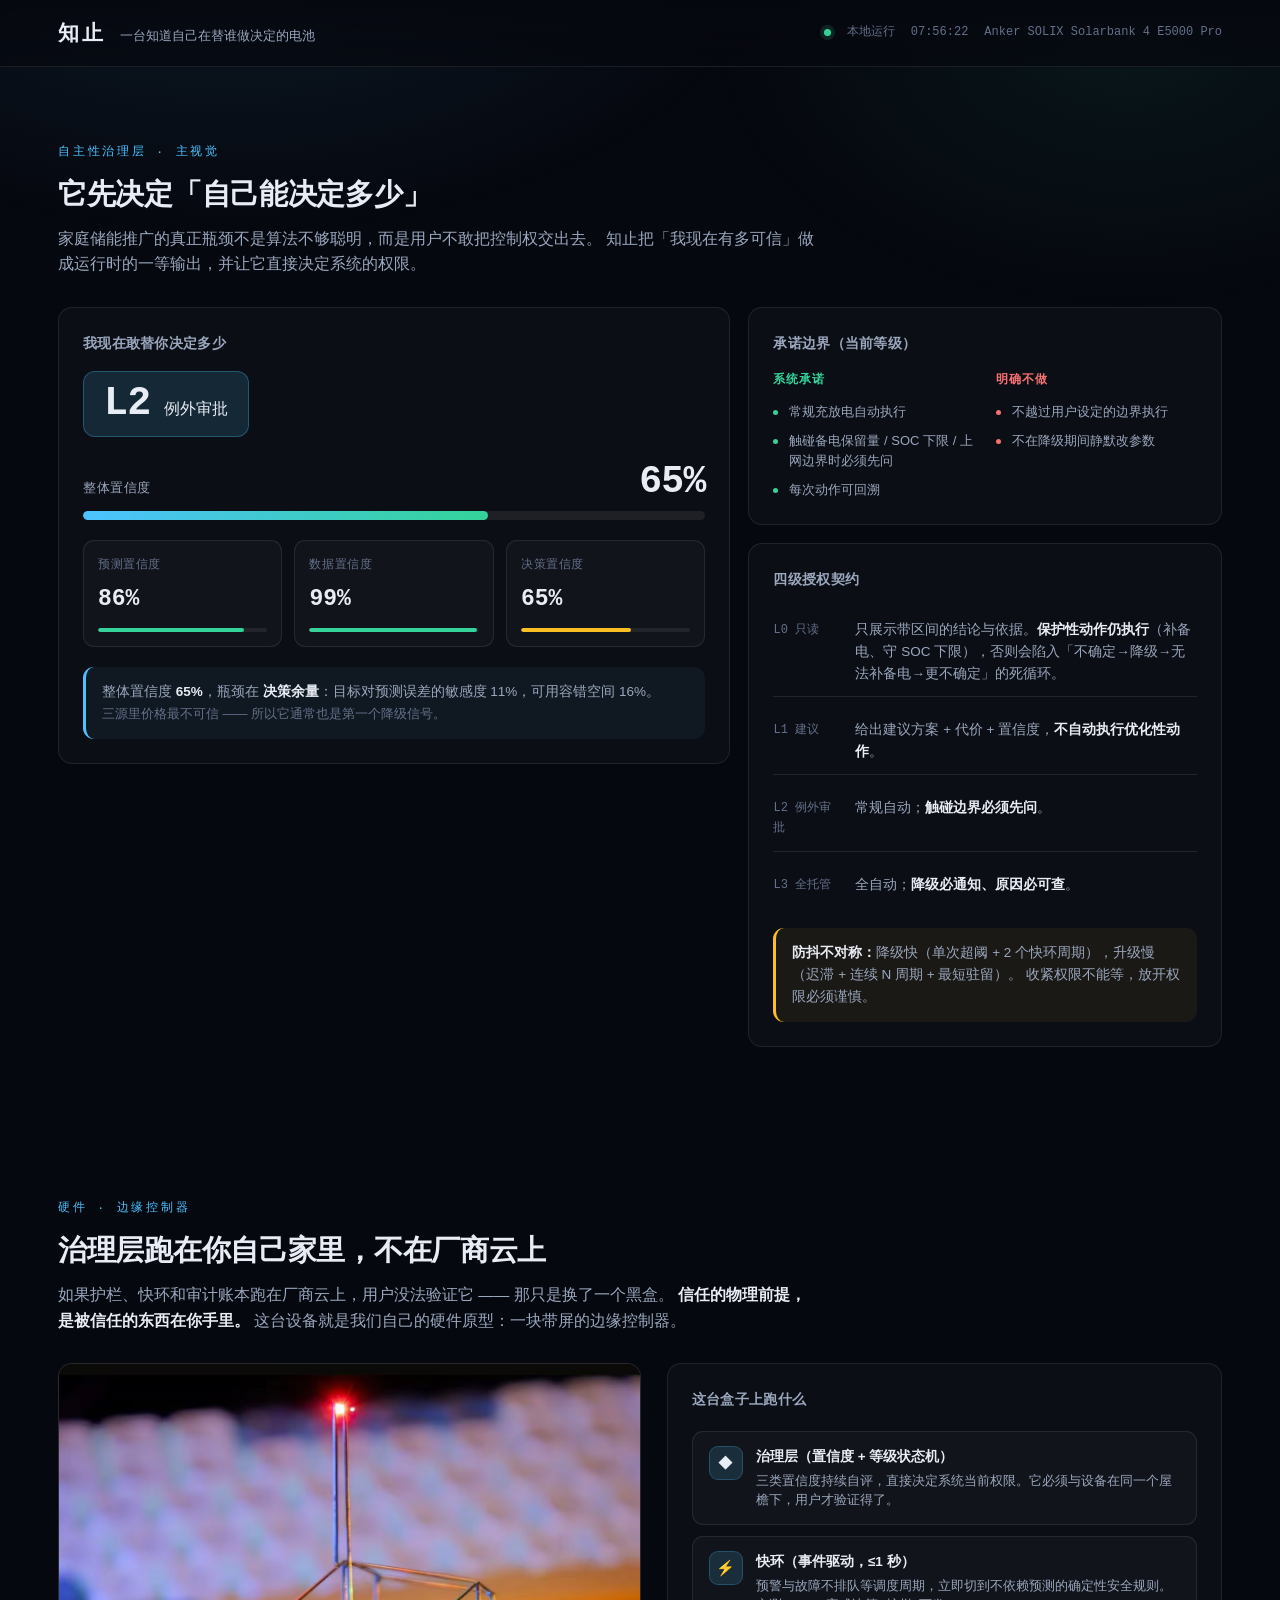
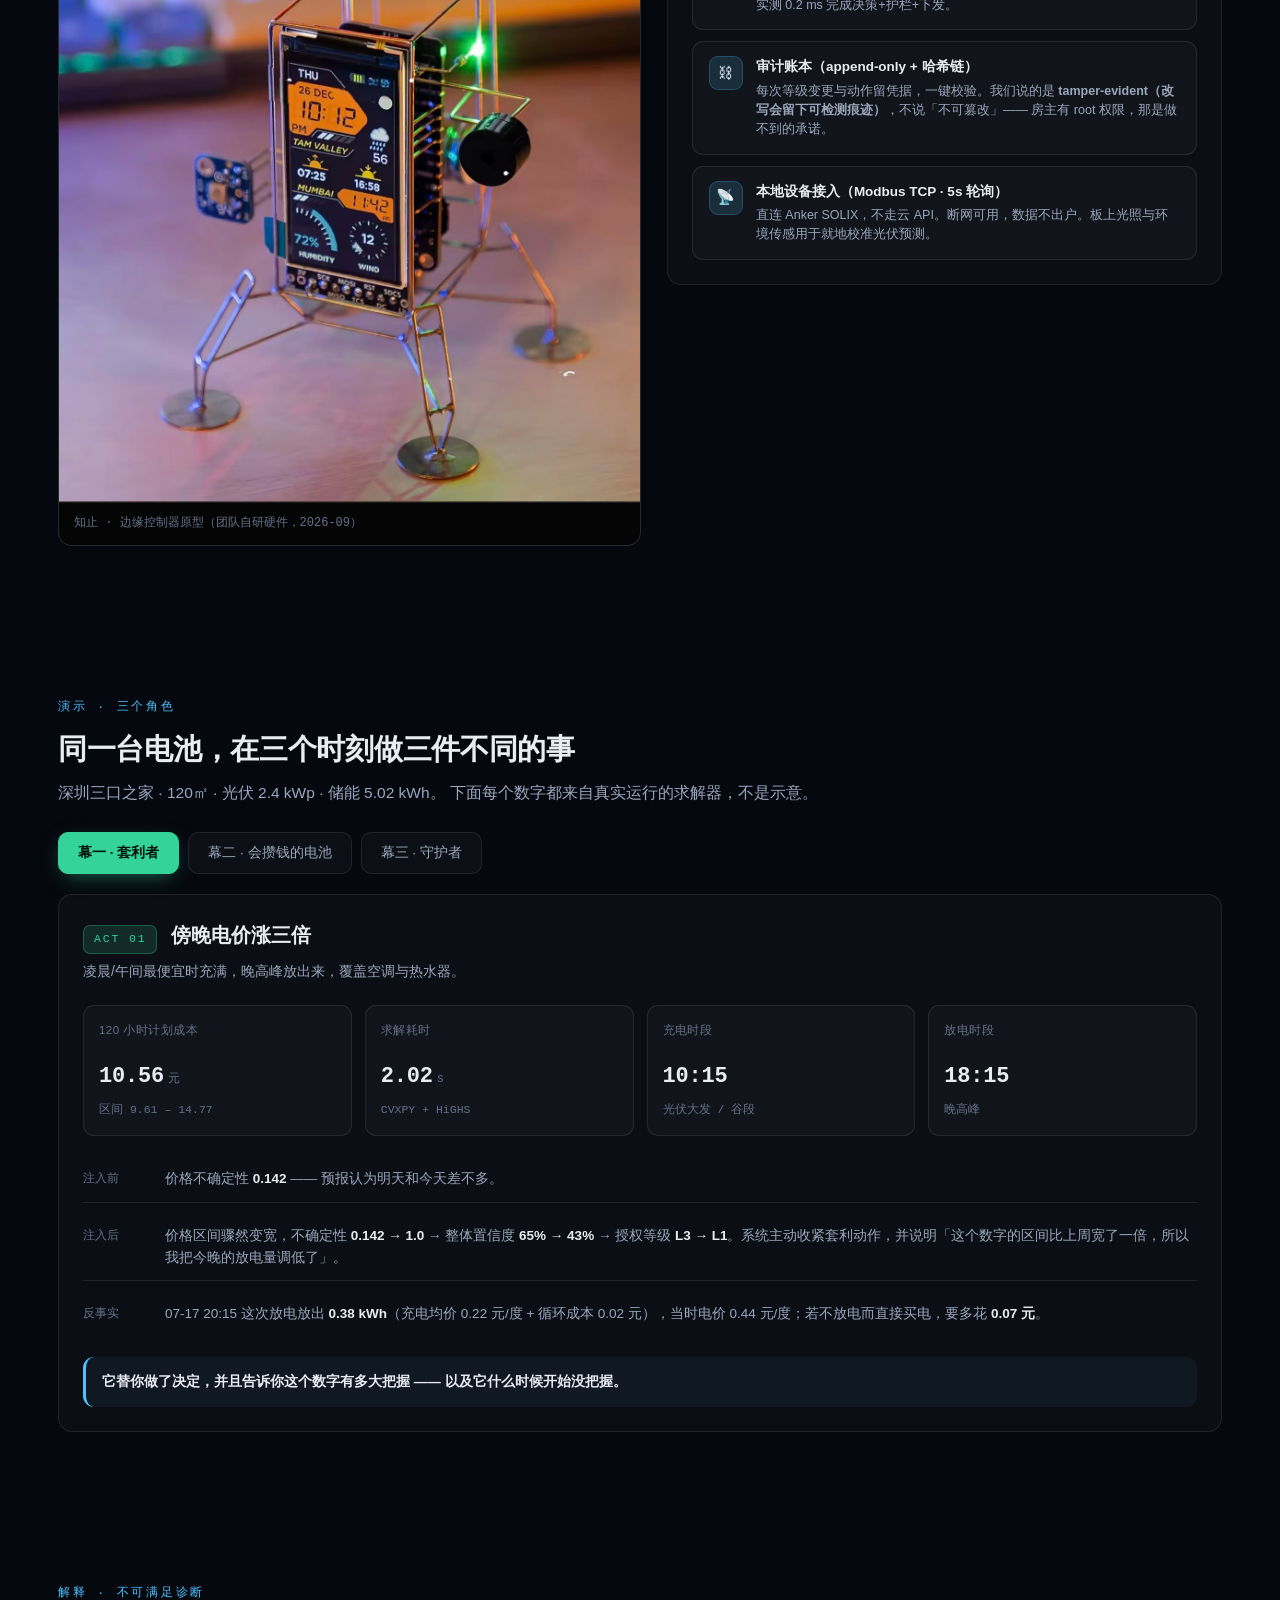
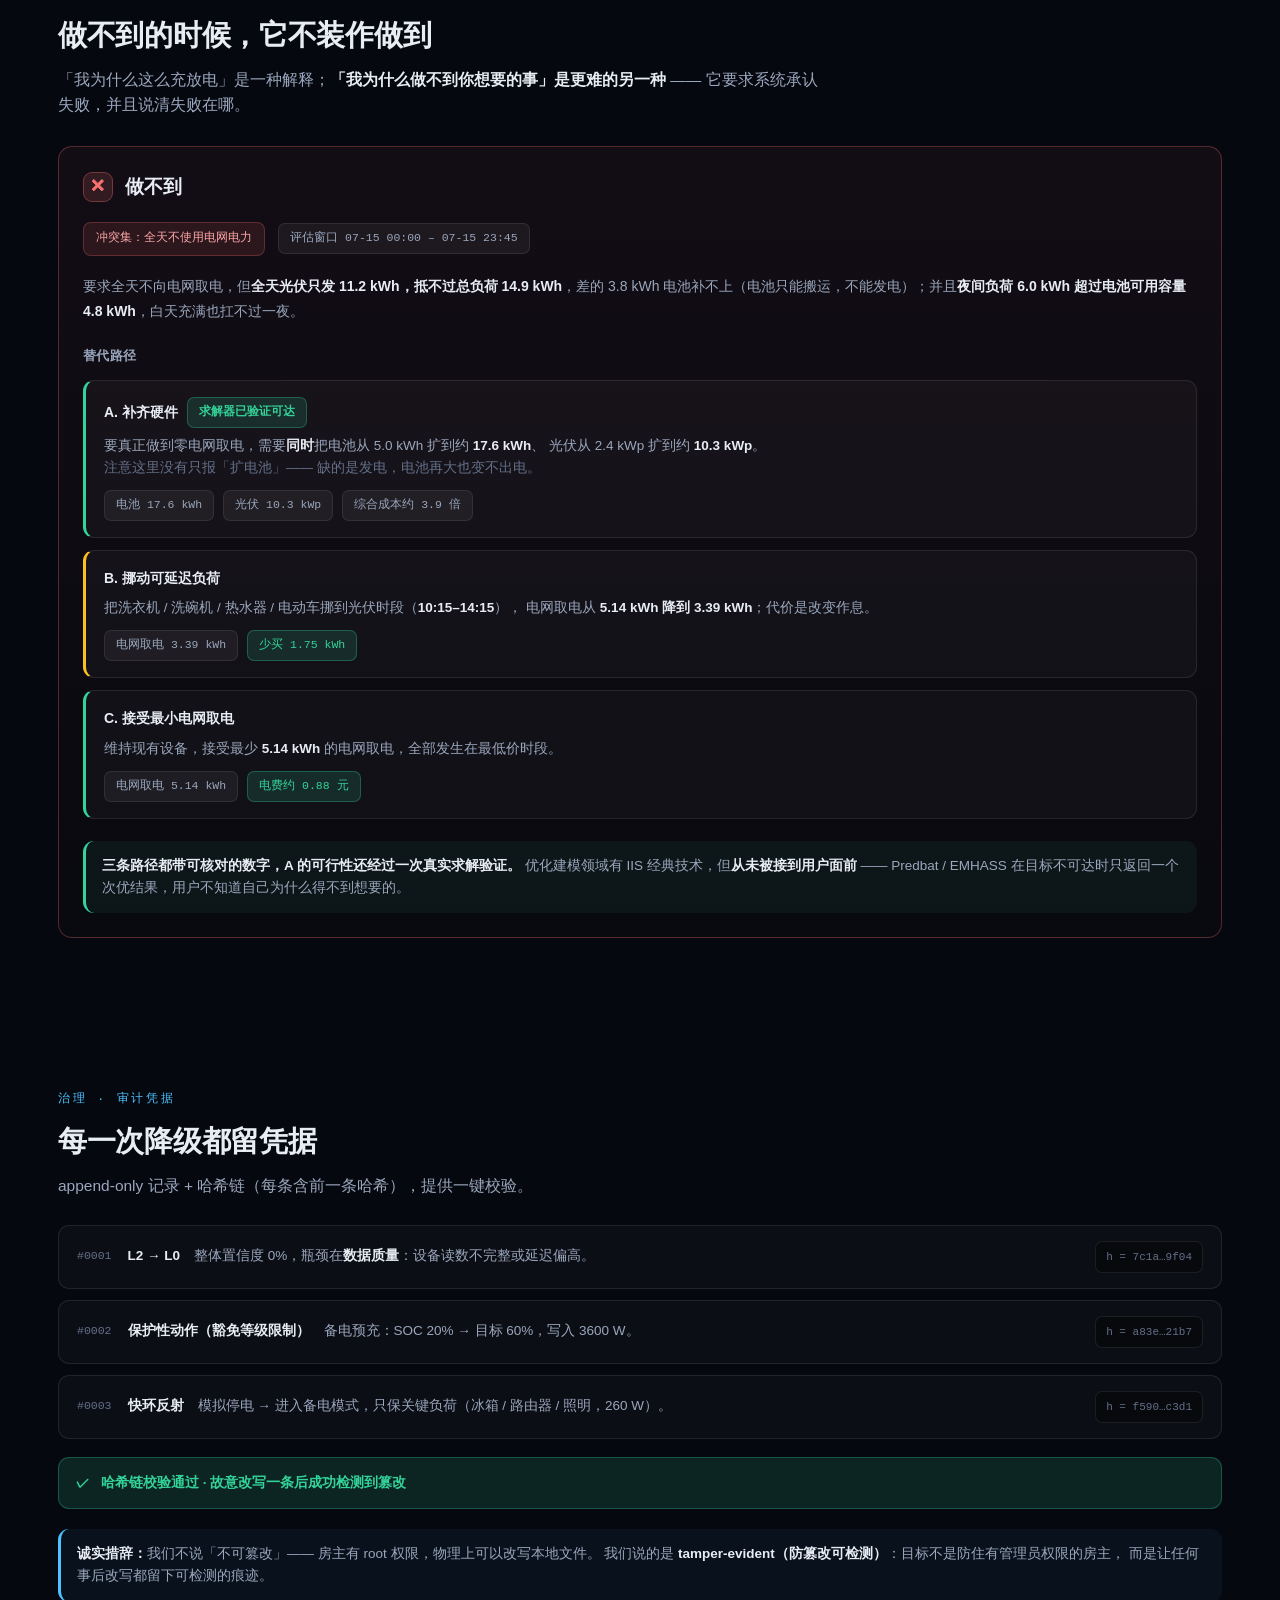
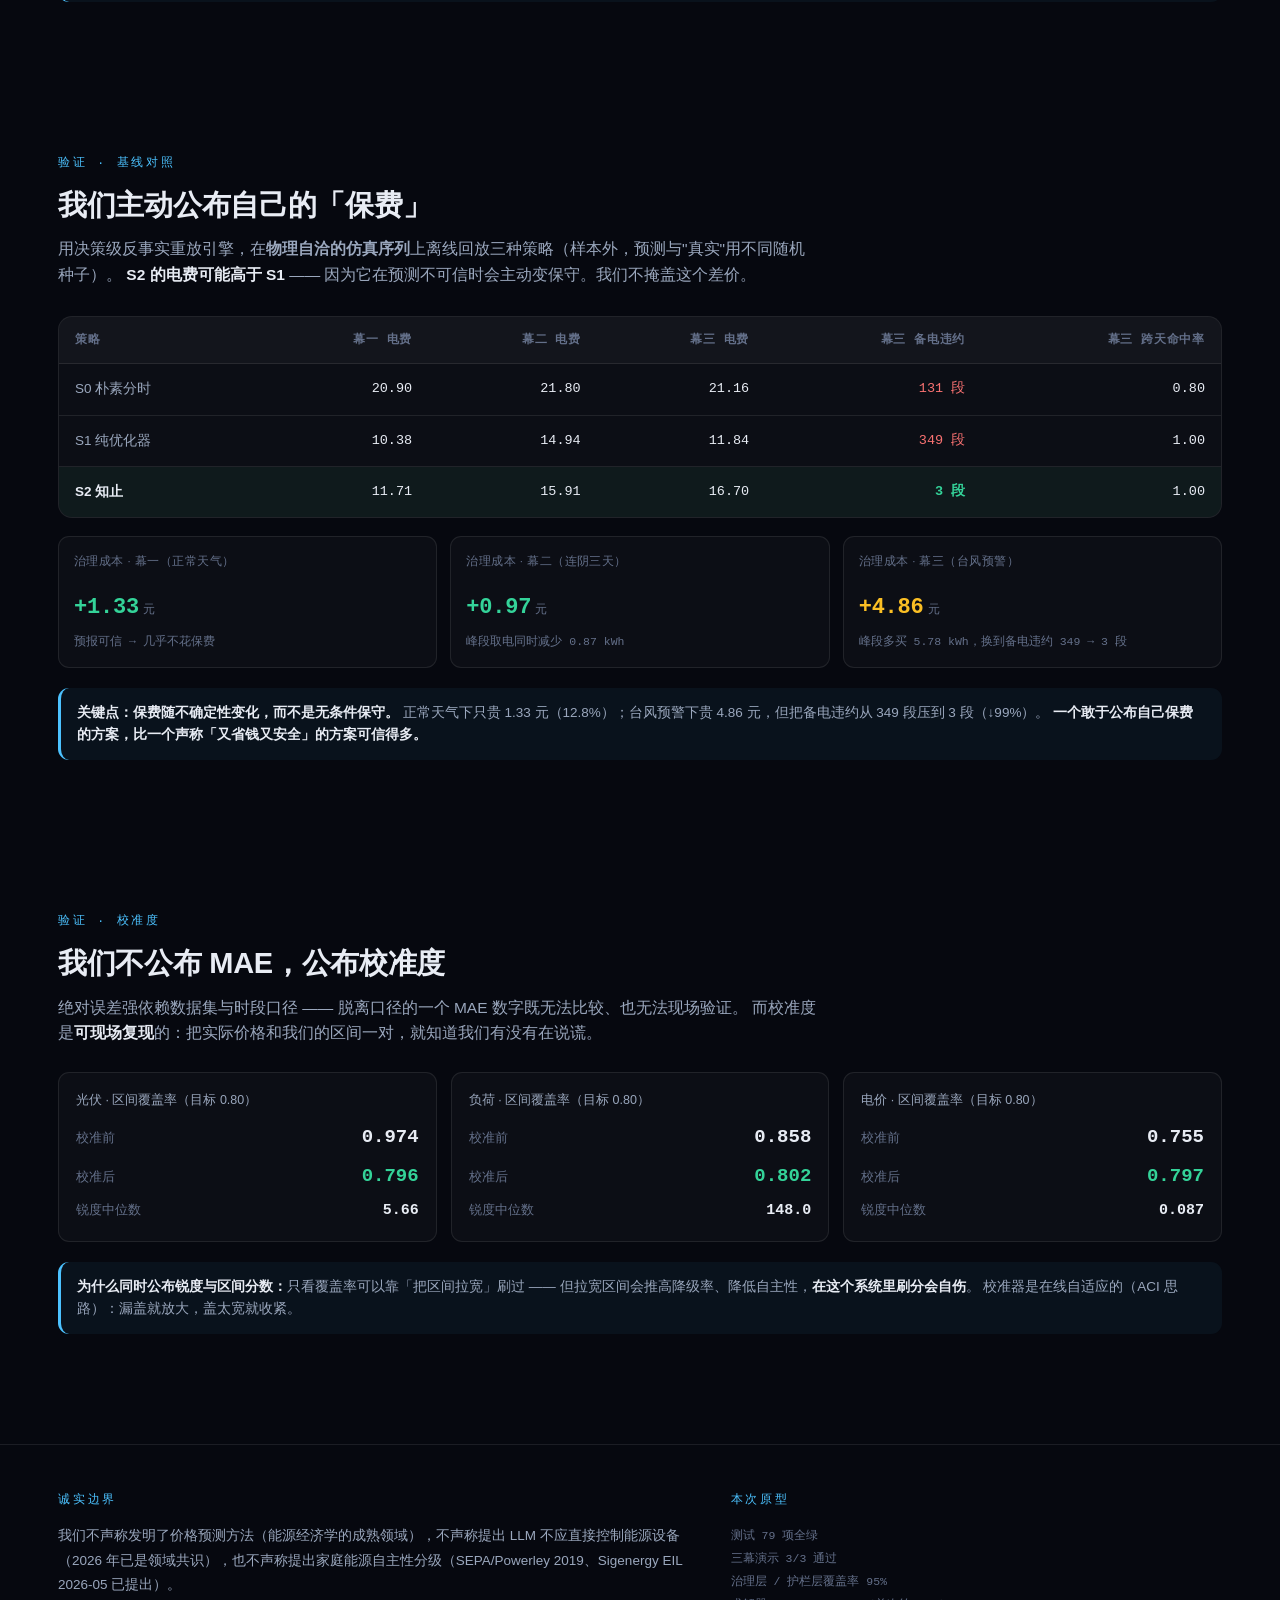
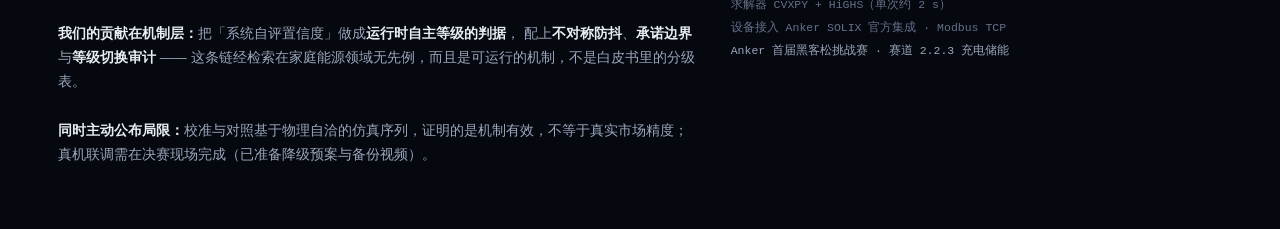
==== prototype/index.html @ 9d39789f "feat: 知止在线演示（原型 + 完整系统界面快照） - prototype/: 单文件零依赖原型（922 KB，断网可用） - system/: 原版 FastAPI 前端 + 真实运行捕获的 A" ====
<!DOCTYPE html>
<html lang="zh-CN">
<head>
<meta charset="UTF-8">
<meta name="viewport" content="width=device-width, initial-scale=1.0">
<title>知止 · 一台知道自己在替谁做决定的电池</title>
<style>
/* =====================================================================
   知止 · 预赛原型（单文件 · 零依赖 · 断网可用）
   设计口径：像仪表盘，不像宣传页 —— 因为产品本身就是一块仪表盘。
   ===================================================================== */

:root{
  --bg:#06080f;
  --bg-2:#0a0e18;
  --surface:rgba(255,255,255,.028);
  --surface-2:rgba(255,255,255,.05);
  --line:rgba(255,255,255,.085);
  --line-strong:rgba(255,255,255,.16);
  --ink:#e8ecf4;
  --ink-2:#9aa7bd;
  --ink-3:#64708a;
  --safe:#34d399;
  --safe-dim:rgba(52,211,153,.14);
  --sky:#4cc2ff;
  --sky-dim:rgba(76,194,255,.14);
  --warn:#fbbf24;
  --warn-dim:rgba(251,191,36,.14);
  --danger:#f87171;
  --danger-dim:rgba(248,113,113,.14);
  --violet:#a78bfa;
  --radius:14px;
  --mono:ui-monospace,"SF Mono","Cascadia Mono","JetBrains Mono",Consolas,"Liberation Mono",monospace;
  --sans:-apple-system,BlinkMacSystemFont,"Segoe UI","PingFang SC","Hiragino Sans GB","Microsoft YaHei",sans-serif;
}

*{box-sizing:border-box;margin:0;padding:0}
html{scroll-behavior:smooth}
body{
  background:var(--bg);
  color:var(--ink);
  font-family:var(--sans);
  font-size:15px;
  line-height:1.65;
  -webkit-font-smoothing:antialiased;
  overflow-x:hidden;
}
/* 极轻的顶光，给深色面板一点纵深 */
body::before{
  content:"";position:fixed;inset:0;pointer-events:none;z-index:0;
  background:
    radial-gradient(900px 500px at 18% -8%,rgba(76,194,255,.10),transparent 62%),
    radial-gradient(700px 460px at 88% 4%,rgba(52,211,153,.075),transparent 60%);
}
.wrap{position:relative;z-index:1;max-width:1220px;margin:0 auto;padding:0 28px}

/* ---------------------------------------------------------------- 顶栏 */
header{
  position:sticky;top:0;z-index:50;
  backdrop-filter:blur(16px);-webkit-backdrop-filter:blur(16px);
  background:linear-gradient(180deg,rgba(6,8,15,.92),rgba(6,8,15,.72));
  border-bottom:1px solid var(--line);
}
.bar{display:flex;align-items:center;justify-content:space-between;gap:20px;height:66px}
.brand{display:flex;align-items:baseline;gap:13px;min-width:0}
.brand h1{font-size:21px;letter-spacing:.16em;font-weight:600}
.brand .tag{font-size:12.5px;color:var(--ink-2);white-space:nowrap;overflow:hidden;text-overflow:ellipsis}
.meta{display:flex;align-items:center;gap:16px;font-size:12px;color:var(--ink-3);font-family:var(--mono);white-space:nowrap}
.dot{width:7px;height:7px;border-radius:50%;background:var(--safe);box-shadow:0 0 0 4px rgba(52,211,153,.14);animation:pulse 2.6s ease-in-out infinite}
@keyframes pulse{0%,100%{opacity:1}50%{opacity:.45}}

/* ---------------------------------------------------------------- 通用 */
section{padding:76px 0;scroll-margin-top:78px}
.eyebrow{
  font-size:11.5px;letter-spacing:.24em;text-transform:uppercase;
  color:var(--sky);font-family:var(--mono);margin-bottom:14px;
}
h2{font-size:29px;font-weight:600;letter-spacing:-.01em;margin-bottom:12px;line-height:1.3}
.lede{color:var(--ink-2);max-width:760px;font-size:15.5px}
.card{
  background:var(--surface);border:1px solid var(--line);
  border-radius:var(--radius);padding:24px;
}
.card h3{font-size:14px;font-weight:600;color:var(--ink-2);letter-spacing:.02em;margin-bottom:16px}
.grid{display:grid;gap:18px}
.mono{font-family:var(--mono);font-variant-numeric:tabular-nums}
.hl{color:var(--ink);font-weight:600}
.strong-safe{color:var(--safe)}
.strong-warn{color:var(--warn)}
.strong-danger{color:var(--danger)}
.rule{height:1px;background:var(--line);margin:34px 0}

/* 滚动显现 */
.reveal{opacity:0;transform:translateY(16px);transition:opacity .7s cubic-bezier(.2,.7,.3,1),transform .7s cubic-bezier(.2,.7,.3,1)}
.reveal.in{opacity:1;transform:none}

/* ---------------------------------------------------------- 授权等级 hero */
.hero{display:grid;grid-template-columns:1.42fr 1fr;gap:18px;align-items:start}
.level-badge{
  display:inline-flex;align-items:baseline;gap:14px;
  padding:12px 20px;border-radius:12px;
  background:var(--sky-dim);border:1px solid rgba(76,194,255,.3);
}
.level-badge .n{font-size:40px;font-weight:700;letter-spacing:-.02em;line-height:1;font-family:var(--mono)}
.level-badge .t{font-size:16px;color:var(--ink)}
.conf-head{display:flex;align-items:baseline;justify-content:space-between;margin:26px 0 10px}
.conf-head .k{font-size:12.5px;color:var(--ink-2);letter-spacing:.04em}
.conf-head .v{font-size:38px;font-weight:700;font-family:var(--mono);letter-spacing:-.02em;line-height:1}
.track{height:9px;border-radius:99px;background:rgba(255,255,255,.07);overflow:hidden;position:relative}
.track > i{display:block;height:100%;border-radius:99px;width:0;transition:width 1.25s cubic-bezier(.2,.8,.25,1)}
.parts{display:grid;grid-template-columns:repeat(3,1fr);gap:12px;margin-top:20px}
.part{background:rgba(255,255,255,.028);border:1px solid var(--line);border-radius:11px;padding:14px}
.part .k{font-size:11.5px;color:var(--ink-3);letter-spacing:.05em;margin-bottom:7px}
.part .v{font-size:23px;font-weight:700;font-family:var(--mono);margin-bottom:9px}
.part .track{height:4px}
.note{
  margin-top:20px;padding:14px 16px;border-radius:11px;font-size:13.5px;color:var(--ink-2);
  background:rgba(76,194,255,.055);border-left:3px solid var(--sky);
}
.note b{color:var(--ink);font-weight:600}

.boundary{display:grid;grid-template-columns:1fr 1fr;gap:22px}
.boundary h4{font-size:12px;letter-spacing:.08em;margin-bottom:11px;font-family:var(--mono)}
.boundary ul{list-style:none;display:grid;gap:9px}
.boundary li{font-size:13px;color:var(--ink-2);padding-left:16px;position:relative;line-height:1.55}
.boundary li::before{content:"";position:absolute;left:0;top:8px;width:5px;height:5px;border-radius:50%}
.promise h4{color:var(--safe)} .promise li::before{background:var(--safe)}
.refuse h4{color:var(--danger)} .refuse li::before{background:var(--danger)}

/* ---------------------------------------------------------------- 硬件 */
.hw{display:grid;grid-template-columns:1.05fr 1fr;gap:26px;align-items:start}
.hw-shot{
  border-radius:var(--radius);overflow:hidden;border:1px solid var(--line-strong);
  background:#000;position:relative;
}
.hw-shot img{display:block;width:100%;height:auto}
.hw-shot figcaption{
  padding:11px 15px;font-size:12px;color:var(--ink-3);font-family:var(--mono);
  border-top:1px solid var(--line);background:rgba(255,255,255,.02);
}
.hw-list{display:grid;gap:11px;margin-top:20px}
.hw-item{
  display:flex;gap:13px;padding:14px 16px;border-radius:11px;
  background:rgba(255,255,255,.028);border:1px solid var(--line);
}
.hw-item .ico{
  flex:0 0 34px;height:34px;border-radius:9px;display:grid;place-items:center;
  font-size:15px;background:var(--sky-dim);border:1px solid rgba(76,194,255,.24);
}
.hw-item .body{min-width:0}
.hw-item .t{font-size:13.5px;font-weight:600;margin-bottom:3px}
.hw-item .d{font-size:12.5px;color:var(--ink-2);line-height:1.55}

/* ---------------------------------------------------------------- 三幕 */
.acts-tabs{display:flex;gap:9px;flex-wrap:wrap;margin-bottom:20px}
.tab{
  appearance:none;cursor:pointer;font-family:inherit;font-size:13.5px;
  padding:11px 19px;border-radius:10px;color:var(--ink-2);
  background:rgba(255,255,255,.032);border:1px solid var(--line);
  transition:.22s ease;
}
.tab:hover{color:var(--ink);border-color:var(--line-strong);background:rgba(255,255,255,.06)}
.tab[aria-selected="true"]{
  color:#04140d;background:var(--safe);border-color:var(--safe);font-weight:650;
  box-shadow:0 6px 22px -8px rgba(52,211,153,.6);
}
.act{display:none}
.act.on{display:block;animation:fade .45s ease}
@keyframes fade{from{opacity:0;transform:translateY(9px)}to{opacity:1;transform:none}}
.act-head{display:flex;align-items:baseline;gap:14px;flex-wrap:wrap;margin-bottom:6px}
.act-head .no{
  font-family:var(--mono);font-size:11.5px;letter-spacing:.16em;color:var(--safe);
  border:1px solid rgba(52,211,153,.3);background:var(--safe-dim);
  padding:4px 10px;border-radius:7px;
}
.act-head .nm{font-size:20px;font-weight:600}
.act-sub{color:var(--ink-2);font-size:14px;margin-bottom:22px}
.metrics{display:grid;grid-template-columns:repeat(4,1fr);gap:13px;margin-bottom:20px}
.metric{background:rgba(255,255,255,.028);border:1px solid var(--line);border-radius:11px;padding:15px}
.metric .k{font-size:11.5px;color:var(--ink-3);letter-spacing:.04em;margin-bottom:8px;min-height:30px}
.metric .v{font-size:22px;font-weight:700;font-family:var(--mono);letter-spacing:-.01em}
.metric .v small{font-size:12px;font-weight:500;color:var(--ink-3);margin-left:4px}
.metric .u{font-size:11.5px;color:var(--ink-3);margin-top:6px;font-family:var(--mono)}
.timeline{display:grid;gap:10px}
.tl{display:flex;gap:14px;font-size:13.5px;padding:12px 0;border-bottom:1px solid var(--line)}
.tl:last-child{border-bottom:0}
.tl .t{flex:0 0 68px;font-family:var(--mono);font-size:12px;color:var(--ink-3);padding-top:2px}
.tl .b{color:var(--ink-2);line-height:1.6}
.tl .b b{color:var(--ink);font-weight:600}

/* ---------------------------------------------------------------- 诊断 */
.diag{border:1px solid rgba(248,113,113,.3);background:linear-gradient(180deg,rgba(248,113,113,.055),rgba(248,113,113,.015))}
.diag-title{display:flex;align-items:center;gap:12px;font-size:19px;font-weight:650;margin-bottom:8px}
.diag-x{
  width:30px;height:30px;border-radius:9px;display:grid;place-items:center;
  background:var(--danger-dim);border:1px solid rgba(248,113,113,.34);color:var(--danger);font-size:16px;
}
.chip{
  display:inline-block;font-family:var(--mono);font-size:12px;padding:6px 12px;border-radius:8px;
  background:rgba(248,113,113,.11);border:1px solid rgba(248,113,113,.26);color:#fca5a5;margin:12px 0;
}
.window-chip{
  display:inline-block;font-family:var(--mono);font-size:11.5px;padding:5px 11px;border-radius:7px;
  background:rgba(255,255,255,.05);border:1px solid var(--line);color:var(--ink-2);margin-left:9px;
}
.why{font-size:14px;color:var(--ink-2);line-height:1.75;margin:6px 0 22px}
.why b{color:var(--ink);font-weight:600}
.alts{display:grid;gap:12px}
.alt{
  padding:16px 18px;border-radius:11px;background:rgba(255,255,255,.03);
  border:1px solid var(--line);border-left:3px solid var(--ink-3);
}
.alt.ok{border-left-color:var(--safe)}
.alt.partial{border-left-color:var(--warn)}
.alt .nm{font-size:14px;font-weight:650;margin-bottom:7px;display:flex;align-items:center;gap:9px;flex-wrap:wrap}
.alt .desc{font-size:13.5px;color:var(--ink-2);line-height:1.65}
.alt .desc b{color:var(--ink);font-weight:600}
.alt .cost{margin-top:11px;display:flex;gap:9px;flex-wrap:wrap}
.pill{
  font-family:var(--mono);font-size:11.5px;padding:5px 11px;border-radius:7px;
  background:rgba(255,255,255,.05);border:1px solid var(--line);color:var(--ink-2);
}
.badge-ok{background:var(--safe-dim);border-color:rgba(52,211,153,.3);color:var(--safe)}
.badge-warn{background:var(--warn-dim);border-color:rgba(251,191,36,.3);color:var(--warn)}

/* ---------------------------------------------------------------- 审计 */
.chain{display:grid;gap:0}
.link{
  display:grid;grid-template-columns:auto 1fr auto;gap:16px;align-items:center;
  padding:15px 18px;border:1px solid var(--line);border-radius:11px;background:rgba(255,255,255,.028);
}
.link + .link{margin-top:11px}
.link .idx{font-family:var(--mono);font-size:11.5px;color:var(--ink-3)}
.link .txt{font-size:13.5px;color:var(--ink-2);line-height:1.55}
.link .txt b{color:var(--ink);font-weight:600}
.hash{
  font-family:var(--mono);font-size:11px;color:var(--ink-3);
  background:rgba(0,0,0,.35);border:1px solid var(--line);border-radius:7px;padding:6px 10px;white-space:nowrap;
}
.verify-ok{
  display:flex;align-items:center;gap:11px;margin-top:18px;padding:14px 17px;border-radius:11px;
  background:var(--safe-dim);border:1px solid rgba(52,211,153,.3);color:var(--safe);font-size:13.5px;font-weight:600;
}

/* ---------------------------------------------------------------- 对照表 */
.table-wrap{overflow-x:auto;border:1px solid var(--line);border-radius:var(--radius);background:var(--surface)}
table{width:100%;border-collapse:collapse;font-size:13.5px;min-width:720px}
th,td{padding:14px 16px;text-align:right;border-bottom:1px solid var(--line);white-space:nowrap}
th:first-child,td:first-child{text-align:left}
thead th{
  font-size:11.5px;letter-spacing:.07em;color:var(--ink-3);font-weight:600;
  background:rgba(255,255,255,.028);text-transform:uppercase;font-family:var(--mono);
}
tbody tr:last-child td{border-bottom:0}
tbody td{font-family:var(--mono);font-variant-numeric:tabular-nums}
tbody td:first-child{font-family:var(--sans);color:var(--ink-2)}
tr.s2 td{background:rgba(52,211,153,.055)}
tr.s2 td:first-child{color:var(--ink);font-weight:650}
.cell-bad{color:var(--danger)}
.cell-good{color:var(--safe);font-weight:650}

/* ---------------------------------------------------------------- 校准 */
.calib{display:grid;grid-template-columns:repeat(3,1fr);gap:14px}
.cal{background:rgba(255,255,255,.028);border:1px solid var(--line);border-radius:11px;padding:17px}
.cal .k{font-size:12.5px;color:var(--ink-2);margin-bottom:12px}
.cal .row{display:flex;align-items:baseline;justify-content:space-between;font-family:var(--mono);font-size:12.5px;color:var(--ink-3);margin-top:7px}
.cal .row b{font-size:19px;color:var(--ink);font-weight:700}
.cal .row b.ok{color:var(--safe)}

/* ---------------------------------------------------------------- 页脚 */
footer{border-top:1px solid var(--line);padding:46px 0 62px;margin-top:34px}
.foot-grid{display:grid;grid-template-columns:1.3fr 1fr;gap:34px}
.honest{font-size:13.5px;color:var(--ink-2);line-height:1.8}
.honest b{color:var(--ink)}
.foot-meta{font-family:var(--mono);font-size:11.5px;color:var(--ink-3);line-height:2}

@media (max-width:1000px){
  .hero,.hw,.foot-grid{grid-template-columns:1fr}
  .metrics,.calib{grid-template-columns:repeat(2,1fr)}
  .parts{grid-template-columns:1fr}
  h2{font-size:24px}
  section{padding:56px 0}
  .wrap{padding:0 18px}
}
</style>
</head>
<body>

<header>
  <div class="wrap bar">
    <div class="brand">
      <h1>知止</h1>
      <span class="tag">一台知道自己在替谁做决定的电池</span>
    </div>
    <div class="meta">
      <span class="dot"></span>
      <span>本地运行</span>
      <span id="clock">--:--:--</span>
      <span>Anker SOLIX Solarbank 4 E5000 Pro</span>
    </div>
  </div>
</header>

<main class="wrap">

<!-- ============================================================ 授权等级 -->
<section id="hero" class="reveal">
  <div class="eyebrow">自主性治理层 · 主视觉</div>
  <h2>它先决定「自己能决定多少」</h2>
  <p class="lede">
    家庭储能推广的真正瓶颈不是算法不够聪明，而是用户不敢把控制权交出去。
    知止把「我现在有多可信」做成运行时的一等输出，并让它直接决定系统的权限。
  </p>

  <div class="grid hero" style="margin-top:30px">
    <div class="card">
      <h3>我现在敢替你决定多少</h3>
      <div class="level-badge">
        <span class="n" id="lv">L2</span>
        <span class="t" id="lv-name">例外审批</span>
      </div>

      <div class="conf-head">
        <span class="k">整体置信度</span>
        <span class="v" id="conf-total">0%</span>
      </div>
      <div class="track"><i id="bar-total" style="background:linear-gradient(90deg,#4cc2ff,#34d399)"></i></div>

      <div class="parts">
        <div class="part">
          <div class="k">预测置信度</div>
          <div class="v" id="v-fc">0%</div>
          <div class="track"><i data-w="86" style="background:var(--safe)"></i></div>
        </div>
        <div class="part">
          <div class="k">数据置信度</div>
          <div class="v" id="v-data">0%</div>
          <div class="track"><i data-w="99" style="background:var(--safe)"></i></div>
        </div>
        <div class="part">
          <div class="k">决策置信度</div>
          <div class="v" id="v-dec">0%</div>
          <div class="track"><i data-w="65" style="background:var(--warn)"></i></div>
        </div>
      </div>

      <div class="note">
        整体置信度 <b>65%</b>，瓶颈在 <b>决策余量</b>：目标对预测误差的敏感度 11%，可用容错空间 16%。
        <br><span style="color:var(--ink-3);font-size:12.5px">
        三源里价格最不可信 —— 所以它通常也是第一个降级信号。</span>
      </div>
    </div>

    <div class="grid" style="grid-template-columns:1fr">
      <div class="card">
        <h3>承诺边界（当前等级）</h3>
        <div class="boundary">
          <div class="promise">
            <h4>系统承诺</h4>
            <ul>
              <li>常规充放电自动执行</li>
              <li>触碰备电保留量 / SOC 下限 / 上网边界时必须先问</li>
              <li>每次动作可回溯</li>
            </ul>
          </div>
          <div class="refuse">
            <h4>明确不做</h4>
            <ul>
              <li>不越过用户设定的边界执行</li>
              <li>不在降级期间静默改参数</li>
            </ul>
          </div>
        </div>
      </div>

      <div class="card">
        <h3>四级授权契约</h3>
        <div class="timeline">
          <div class="tl"><span class="t">L0 只读</span><span class="b">只展示带区间的结论与依据。<b>保护性动作仍执行</b>（补备电、守 SOC 下限），否则会陷入「不确定→降级→无法补备电→更不确定」的死循环。</span></div>
          <div class="tl"><span class="t">L1 建议</span><span class="b">给出建议方案 + 代价 + 置信度，<b>不自动执行优化性动作</b>。</span></div>
          <div class="tl"><span class="t">L2 例外审批</span><span class="b">常规自动；<b>触碰边界必须先问</b>。</span></div>
          <div class="tl"><span class="t">L3 全托管</span><span class="b">全自动；<b>降级必通知、原因必可查</b>。</span></div>
        </div>
        <div class="note" style="background:rgba(251,191,36,.06);border-left-color:var(--warn)">
          <b>防抖不对称：</b>降级快（单次超阈 + 2 个快环周期），升级慢（迟滞 + 连续 N 周期 + 最短驻留）。
          收紧权限不能等，放开权限必须谨慎。
        </div>
      </div>
    </div>
  </div>
</section>

<!-- ================================================================ 硬件 -->
<section id="hardware" class="reveal">
  <div class="eyebrow">硬件 · 边缘控制器</div>
  <h2>治理层跑在你自己家里，不在厂商云上</h2>
  <p class="lede">
    如果护栏、快环和审计账本跑在厂商云上，用户没法验证它 —— 那只是换了一个黑盒。
    <b style="color:var(--ink)">信任的物理前提，是被信任的东西在你手里。</b>
    这台设备就是我们自己的硬件原型：一块带屏的边缘控制器。
  </p>

  <div class="hw" style="margin-top:30px">
    <figure class="hw-shot">
      <img src="[data-uri]" alt="知止边缘控制器硬件原型：带显示屏的边缘控制器，板上集成光照传感、环境传感、蜂鸣器与状态指示灯">
      <figcaption>知止 · 边缘控制器原型（团队自研硬件，2026-09）</figcaption>
    </figure>

    <div>
      <div class="card">
        <h3>这台盒子上跑什么</h3>
        <div class="hw-list">
          <div class="hw-item">
            <span class="ico">◆</span>
            <div class="body">
              <div class="t">治理层（置信度 + 等级状态机）</div>
              <div class="d">三类置信度持续自评，直接决定系统当前权限。它必须与设备在同一个屋檐下，用户才验证得了。</div>
            </div>
          </div>
          <div class="hw-item">
            <span class="ico">⚡</span>
            <div class="body">
              <div class="t">快环（事件驱动，≤1 秒）</div>
              <div class="d">预警与故障不排队等调度周期，立即切到不依赖预测的确定性安全规则。实测 0.2&nbsp;ms 完成决策+护栏+下发。</div>
            </div>
          </div>
          <div class="hw-item">
            <span class="ico">⛓</span>
            <div class="body">
              <div class="t">审计账本（append-only + 哈希链）</div>
              <div class="d">每次等级变更与动作留凭据，一键校验。我们说的是 <b>tamper-evident（改写会留下可检测痕迹）</b>，不说「不可篡改」—— 房主有 root 权限，那是做不到的承诺。</div>
            </div>
          </div>
          <div class="hw-item">
            <span class="ico">📡</span>
            <div class="body">
              <div class="t">本地设备接入（Modbus TCP · 5s 轮询）</div>
              <div class="d">直连 Anker SOLIX，不走云 API。断网可用，数据不出户。板上光照与环境传感用于就地校准光伏预测。</div>
            </div>
          </div>
        </div>
      </div>
    </div>
  </div>
</section>

<!-- ================================================================ 三幕 -->
<section id="acts" class="reveal">
  <div class="eyebrow">演示 · 三个角色</div>
  <h2>同一台电池，在三个时刻做三件不同的事</h2>
  <p class="lede">
    深圳三口之家 · 120㎡ · 光伏 2.4&nbsp;kWp · 储能 5.02&nbsp;kWh。
    下面每个数字都来自真实运行的求解器，不是示意。
  </p>

  <div class="acts-tabs" role="tablist" style="margin-top:26px">
    <button class="tab" role="tab" aria-selected="true"  data-act="a1">幕一 · 套利者</button>
    <button class="tab" role="tab" aria-selected="false" data-act="a2">幕二 · 会攒钱的电池</button>
    <button class="tab" role="tab" aria-selected="false" data-act="a3">幕三 · 守护者</button>
  </div>

  <!-- 幕一 -->
  <div class="act on" id="a1">
    <div class="card">
      <div class="act-head">
        <span class="no">ACT 01</span>
        <span class="nm">傍晚电价涨三倍</span>
      </div>
      <p class="act-sub">凌晨/午间最便宜时充满，晚高峰放出来，覆盖空调与热水器。</p>

      <div class="metrics">
        <div class="metric"><div class="k">120 小时计划成本</div><div class="v">10.56<small>元</small></div><div class="u">区间 9.61 – 14.77</div></div>
        <div class="metric"><div class="k">求解耗时</div><div class="v">2.02<small>s</small></div><div class="u">CVXPY + HiGHS</div></div>
        <div class="metric"><div class="k">充电时段</div><div class="v">10:15</div><div class="u">光伏大发 / 谷段</div></div>
        <div class="metric"><div class="k">放电时段</div><div class="v">18:15</div><div class="u">晚高峰</div></div>
      </div>

      <div class="timeline">
        <div class="tl"><span class="t">注入前</span><span class="b">价格不确定性 <b>0.142</b> —— 预报认为明天和今天差不多。</span></div>
        <div class="tl"><span class="t">注入后</span><span class="b">价格区间骤然变宽，不确定性 <b>0.142 → 1.0</b> → 整体置信度 <b>65% → 43%</b> → 授权等级 <b>L3 → L1</b>。系统主动收紧套利动作，并说明「这个数字的区间比上周宽了一倍，所以我把今晚的放电量调低了」。</span></div>
        <div class="tl"><span class="t">反事实</span><span class="b">07-17 20:15 这次放电放出 <b>0.38 kWh</b>（充电均价 0.22 元/度 + 循环成本 0.02 元），当时电价 0.44 元/度；若不放电而直接买电，要多花 <b>0.07 元</b>。</span></div>
      </div>

      <div class="note">
        <b>它替你做了决定，并且告诉你这个数字有多大把握 —— 以及它什么时候开始没把握。</b>
      </div>
    </div>
  </div>

  <!-- 幕二 -->
  <div class="act" id="a2">
    <div class="card">
      <div class="act-head">
        <span class="no">ACT 02</span>
        <span class="nm">连阴三天</span>
      </div>
      <p class="act-sub">今天该把电放掉，还是留给更贵的那一天？—— 而你不知道后天到底有没有太阳。</p>

      <div class="metrics">
        <div class="metric"><div class="k">峰段取电（按均值规划）</div><div class="v">1.94<small>kWh</small></div><div class="u">P50 期望优化</div></div>
        <div class="metric"><div class="k">峰段取电（悲观分位规划）</div><div class="v">1.47<small>kWh</small></div><div class="u">降幅 24%</div></div>
        <div class="metric"><div class="k">悲观世界电费（均值规划）</div><div class="v">22.58<small>元</small></div><div class="u">P10 光伏 + P90 价格</div></div>
        <div class="metric"><div class="k">悲观世界电费（悲观规划）</div><div class="v">22.24<small>元</small></div><div class="u">少 0.34 元</div></div>
      </div>

      <div class="timeline">
        <div class="tl"><span class="t">第三天</span><span class="b">光伏预测区间最宽 —— <b>因为预报越远越不可信</b>。系统据此自动降低「今天放空」的意愿。</span></div>
        <div class="tl"><span class="t">决策</span><span class="b">按悲观分位规划，把峰值时段少买电，<b>给最贵的那天留余量</b>。</span></div>
        <div class="tl"><span class="t">代价</span><span class="b">吞吐量 34.6 → 31.7 kWh —— 多留余量的代价被明确量化，而不是藏起来。</span></div>
      </div>

      <div class="note">
        <b>攒钱不难，难的是「正好」。它做不到正好，但它知道自己差多远。</b>
      </div>
    </div>
  </div>

  <!-- 幕三 -->
  <div class="act" id="a3">
    <div class="card">
      <div class="act-head">
        <span class="no">ACT 03</span>
        <span class="nm">台风预警</span>
      </div>
      <p class="act-sub">这是三个角色里唯一「不能说谎」的角色 —— 说错了，损失是冰箱里的东西、是孩子的网课。</p>

      <div class="metrics">
        <div class="metric"><div class="k">快环响应</div><div class="v">0.2<small>ms</small></div><div class="u">目标 ≤ 1000 ms</div></div>
        <div class="metric"><div class="k">备电续航（P50 / P10）</div><div class="v">3.7<small>h</small></div><div class="u">最差 2.3 小时（估算，见下）</div></div>
        <div class="metric"><div class="k">自动充至备电目标</div><div class="v">20→48<small>%</small></div><div class="u">写入 27 次</div></div>
        <div class="metric"><div class="k">慢环重规划</div><div class="v">1203<small>ms</small></div><div class="u">不在关键路径上</div></div>
      </div>

      <div class="timeline">
        <div class="tl"><span class="t">预警</span><span class="b">不等下一个 15 分钟调度周期，<b>立即切到不依赖预测的确定性安全规则</b>：保备电、禁上网、抬 SOC 下限。</span></div>
        <div class="tl"><span class="t">续航</span><span class="b">不说「能撑 3.7 小时」，说「<b>能撑 3.7 小时（P50），最差 2.3 小时（P10）</b>」，并给出关键负荷清单与依据。<br><span style="color:var(--ink-3)">口径说明：P10 目前按 P50 × 0.62 估算（考虑电池健康度与负荷波动），尚未做完整的分位数传播 —— 这一步在 24 小时内补齐。</span></span></div>
        <div class="tl"><span class="t">降级</span><span class="b">注入传感器故障 → 整体置信度 <b>0%</b>，瓶颈在数据质量 → <b>L2 → L0</b>，主动交还控制权：「我现在不敢替你保证」。</span></div>
        <div class="tl"><span class="t">凭据</span><span class="b">等级链 2 条全部校验通过；<b>故意改写一条后成功检测到篡改</b>。</span></div>
      </div>

      <div class="note">
        <b>它知道自己什么时候不该被信任。</b>
      </div>
    </div>
  </div>
</section>

<!-- ================================================================ 诊断 -->
<section id="diagnose" class="reveal">
  <div class="eyebrow">解释 · 不可满足诊断</div>
  <h2>做不到的时候，它不装作做到</h2>
  <p class="lede">
    「我为什么这么充放电」是一种解释；<b style="color:var(--ink)">「我为什么做不到你想要的事」是更难的另一种</b> ——
    它要求系统承认失败，并且说清失败在哪。
  </p>

  <div class="card diag" style="margin-top:28px">
    <div class="diag-title"><span class="diag-x">✕</span>做不到</div>
    <div>
      <span class="chip">冲突集：全天不使用电网电力</span>
      <span class="window-chip">评估窗口 07-15 00:00 – 07-15 23:45</span>
    </div>
    <p class="why">
      要求全天不向电网取电，但<b>全天光伏只发 11.2 kWh，抵不过总负荷 14.9 kWh</b>，差的 3.8 kWh
      电池补不上（电池只能搬运，不能发电）；并且<b>夜间负荷 6.0 kWh 超过电池可用容量 4.8 kWh</b>，白天充满也扛不过一夜。
    </p>

    <h3 style="color:var(--ink-2);font-size:13px;margin-bottom:13px">替代路径</h3>
    <div class="alts">
      <div class="alt ok">
        <div class="nm">A. 补齐硬件 <span class="pill badge-ok">求解器已验证可达</span></div>
        <div class="desc">
          要真正做到零电网取电，需要<b>同时</b>把电池从 5.0 kWh 扩到约 <b>17.6 kWh</b>、
          光伏从 2.4 kWp 扩到约 <b>10.3 kWp</b>。
          <br><span style="color:var(--ink-3)">注意这里没有只报「扩电池」—— 缺的是发电，电池再大也变不出电。</span>
        </div>
        <div class="cost"><span class="pill">电池 17.6 kWh</span><span class="pill">光伏 10.3 kWp</span><span class="pill">综合成本约 3.9 倍</span></div>
      </div>

      <div class="alt partial">
        <div class="nm">B. 挪动可延迟负荷</div>
        <div class="desc">
          把洗衣机 / 洗碗机 / 热水器 / 电动车挪到光伏时段（<b>10:15–14:15</b>），
          电网取电从 <b>5.14 kWh 降到 3.39 kWh</b>；代价是改变作息。
        </div>
        <div class="cost"><span class="pill">电网取电 3.39 kWh</span><span class="pill badge-ok">少买 1.75 kWh</span></div>
      </div>

      <div class="alt ok">
        <div class="nm">C. 接受最小电网取电</div>
        <div class="desc">
          维持现有设备，接受最少 <b>5.14 kWh</b> 的电网取电，全部发生在最低价时段。
        </div>
        <div class="cost"><span class="pill">电网取电 5.14 kWh</span><span class="pill badge-ok">电费约 0.88 元</span></div>
      </div>
    </div>

    <div class="note" style="background:rgba(52,211,153,.06);border-left-color:var(--safe);margin-top:22px">
      <b>三条路径都带可核对的数字，A 的可行性还经过一次真实求解验证。</b>
      优化建模领域有 IIS 经典技术，但<b>从未被接到用户面前</b> —— Predbat / EMHASS 在目标不可达时只返回一个次优结果，用户不知道自己为什么得不到想要的。
    </div>
  </div>
</section>

<!-- ================================================================ 审计 -->
<section id="audit" class="reveal">
  <div class="eyebrow">治理 · 审计凭据</div>
  <h2>每一次降级都留凭据</h2>
  <p class="lede">append-only 记录 + 哈希链（每条含前一条哈希），提供一键校验。</p>

  <div class="chain" style="margin-top:26px">
    <div class="link">
      <span class="idx">#0001</span>
      <span class="txt"><b>L2 → L0</b>　整体置信度 0%，瓶颈在<b>数据质量</b>：设备读数不完整或延迟偏高。</span>
      <span class="hash">h = 7c1a…9f04</span>
    </div>
    <div class="link">
      <span class="idx">#0002</span>
      <span class="txt"><b>保护性动作（豁免等级限制）</b>　备电预充：SOC 20% → 目标 60%，写入 3600 W。</span>
      <span class="hash">h = a83e…21b7</span>
    </div>
    <div class="link">
      <span class="idx">#0003</span>
      <span class="txt"><b>快环反射</b>　模拟停电 → 进入备电模式，只保关键负荷（冰箱 / 路由器 / 照明，260 W）。</span>
      <span class="hash">h = f590…c3d1</span>
    </div>
  </div>

  <div class="verify-ok">
    <span>✓</span>
    <span>哈希链校验通过 · 故意改写一条后成功检测到篡改</span>
  </div>

  <div class="note" style="margin-top:20px">
    <b>诚实措辞：</b>我们不说「不可篡改」—— 房主有 root 权限，物理上可以改写本地文件。
    我们说的是 <b>tamper-evident（防篡改可检测）</b>：目标不是防住有管理员权限的房主，
    而是让任何事后改写都留下可检测的痕迹。
  </div>
</section>

<!-- ================================================================ 对照 -->
<section id="verify" class="reveal">
  <div class="eyebrow">验证 · 基线对照</div>
  <h2>我们主动公布自己的「保费」</h2>
  <p class="lede">
    用决策级反事实重放引擎，在<b>物理自洽的仿真序列</b>上离线回放三种策略（样本外，预测与"真实"用不同随机种子）。
    <b style="color:var(--ink)">S2 的电费可能高于 S1</b> —— 因为它在预测不可信时会主动变保守。我们不掩盖这个差价。
  </p>

  <div class="table-wrap" style="margin-top:28px">
    <table>
      <thead>
        <tr>
          <th>策略</th>
          <th>幕一 电费</th>
          <th>幕二 电费</th>
          <th>幕三 电费</th>
          <th>幕三 备电违约</th>
          <th>幕三 跨天命中率</th>
        </tr>
      </thead>
      <tbody>
        <tr>
          <td>S0 朴素分时</td>
          <td>20.90</td><td>21.80</td><td>21.16</td>
          <td class="cell-bad">131 段</td><td>0.80</td>
        </tr>
        <tr>
          <td>S1 纯优化器</td>
          <td>10.38</td><td>14.94</td><td>11.84</td>
          <td class="cell-bad">349 段</td><td>1.00</td>
        </tr>
        <tr class="s2">
          <td>S2 知止</td>
          <td>11.71</td><td>15.91</td><td>16.70</td>
          <td class="cell-good">3 段</td><td>1.00</td>
        </tr>
      </tbody>
    </table>
  </div>

  <div class="metrics" style="grid-template-columns:repeat(3,1fr);margin-top:18px">
    <div class="metric">
      <div class="k">治理成本 · 幕一（正常天气）</div>
      <div class="v strong-safe">+1.33<small>元</small></div>
      <div class="u">预报可信 → 几乎不花保费</div>
    </div>
    <div class="metric">
      <div class="k">治理成本 · 幕二（连阴三天）</div>
      <div class="v strong-safe">+0.97<small>元</small></div>
      <div class="u">峰段取电同时减少 0.87 kWh</div>
    </div>
    <div class="metric">
      <div class="k">治理成本 · 幕三（台风预警）</div>
      <div class="v strong-warn">+4.86<small>元</small></div>
      <div class="u">峰段多买 5.78 kWh，换到备电违约 349 → 3 段</div>
    </div>
  </div>

  <div class="note" style="margin-top:20px">
    <b>关键点：保费随不确定性变化，而不是无条件保守。</b>
    正常天气下只贵 1.33 元（12.8%）；台风预警下贵 4.86 元，但把备电违约从 349 段压到 3 段（↓99%）。
    <b>一个敢于公布自己保费的方案，比一个声称「又省钱又安全」的方案可信得多。</b>
  </div>
</section>

<!-- ================================================================ 校准 -->
<section id="calib" class="reveal">
  <div class="eyebrow">验证 · 校准度</div>
  <h2>我们不公布 MAE，公布校准度</h2>
  <p class="lede">
    绝对误差强依赖数据集与时段口径 —— 脱离口径的一个 MAE 数字既无法比较、也无法现场验证。
    而校准度是<b style="color:var(--ink)">可现场复现</b>的：把实际价格和我们的区间一对，就知道我们有没有在说谎。
  </p>

  <div class="calib" style="margin-top:26px">
    <div class="cal">
      <div class="k">光伏 · 区间覆盖率（目标 0.80）</div>
      <div class="row"><span>校准前</span><b>0.974</b></div>
      <div class="row"><span>校准后</span><b class="ok">0.796</b></div>
      <div class="row"><span>锐度中位数</span><b style="font-size:15px">5.66</b></div>
    </div>
    <div class="cal">
      <div class="k">负荷 · 区间覆盖率（目标 0.80）</div>
      <div class="row"><span>校准前</span><b>0.858</b></div>
      <div class="row"><span>校准后</span><b class="ok">0.802</b></div>
      <div class="row"><span>锐度中位数</span><b style="font-size:15px">148.0</b></div>
    </div>
    <div class="cal">
      <div class="k">电价 · 区间覆盖率（目标 0.80）</div>
      <div class="row"><span>校准前</span><b>0.755</b></div>
      <div class="row"><span>校准后</span><b class="ok">0.797</b></div>
      <div class="row"><span>锐度中位数</span><b style="font-size:15px">0.087</b></div>
    </div>
  </div>

  <div class="note" style="margin-top:20px">
    <b>为什么同时公布锐度与区间分数：</b>只看覆盖率可以靠「把区间拉宽」刷过 ——
    但拉宽区间会推高降级率、降低自主性，<b>在这个系统里刷分会自伤</b>。
    校准器是在线自适应的（ACI 思路）：漏盖就放大，盖太宽就收紧。
  </div>
</section>

</main>

<footer>
  <div class="wrap">
    <div class="foot-grid">
      <div>
        <div class="eyebrow">诚实边界</div>
        <p class="honest">
          我们不声称发明了价格预测方法（能源经济学的成熟领域），不声称提出 LLM 不应直接控制能源设备
          （2026 年已是领域共识），也不声称提出家庭能源自主性分级（SEPA/Powerley 2019、Sigenergy EIL 2026-05 已提出）。<br><br>
          <b>我们的贡献在机制层：</b>把「系统自评置信度」做成<b>运行时自主等级的判据</b>，
          配上<b>不对称防抖</b>、<b>承诺边界</b>与<b>等级切换审计</b> ——
          这条链经检索在家庭能源领域无先例，而且是可运行的机制，不是白皮书里的分级表。<br><br>
          <b>同时主动公布局限：</b>校准与对照基于物理自洽的仿真序列，证明的是机制有效，不等于真实市场精度；
          真机联调需在决赛现场完成（已准备降级预案与备份视频）。
        </p>
      </div>
      <div>
        <div class="eyebrow">本次原型</div>
        <div class="foot-meta">
          测试 79 项全绿<br>
          三幕演示 3/3 通过<br>
          治理层 / 护栏层覆盖率 95%<br>
          求解器 CVXPY + HiGHS（单次约 2 s）<br>
          设备接入 Anker SOLIX 官方集成 · Modbus TCP<br>
          <span style="color:var(--ink-2)">Anker 首届黑客松挑战赛 · 赛道 2.2.3 充电储能</span>
        </div>
      </div>
    </div>
  </div>
</footer>

<script>
/* ---------------------------------------------------------------- 时钟 */
(function(){
  var el = document.getElementById('clock');
  function tick(){
    var d = new Date();
    el.textContent = [d.getHours(), d.getMinutes(), d.getSeconds()]
      .map(function(n){ return String(n).padStart(2,'0'); }).join(':');
  }
  tick(); setInterval(tick, 1000);
})();

/* ------------------------------------------------------------ 滚动显现 */
(function(){
  var io = new IntersectionObserver(function(entries){
    entries.forEach(function(e){ if(e.isIntersecting){ e.target.classList.add('in'); io.unobserve(e.target); } });
  }, { threshold: .12 });
  document.querySelectorAll('.reveal').forEach(function(el){ io.observe(el); });
})();

/* -------------------------------------------------------- 数字与进度条 */
function animateNumber(el, target, suffix){
  var start = null, dur = 1100;
  function step(ts){
    if(!start) start = ts;
    var p = Math.min((ts - start) / dur, 1);
    var eased = 1 - Math.pow(1 - p, 3);
    el.textContent = Math.round(target * eased) + (suffix || '');
    if(p < 1) requestAnimationFrame(step);
  }
  requestAnimationFrame(step);
}

(function(){
  var fired = false;
  var io = new IntersectionObserver(function(entries){
    if(!entries[0].isIntersecting || fired) return;
    fired = true;
    animateNumber(document.getElementById('conf-total'), 65, '%');
    animateNumber(document.getElementById('v-fc'), 86, '%');
    animateNumber(document.getElementById('v-data'), 99, '%');
    animateNumber(document.getElementById('v-dec'), 65, '%');
    setTimeout(function(){
      document.getElementById('bar-total').style.width = '65%';
      document.querySelectorAll('.part .track > i').forEach(function(i){
        i.style.width = i.dataset.w + '%';
      });
    }, 120);
    io.disconnect();
  }, { threshold: .3 });
  io.observe(document.getElementById('hero'));
})();

/* -------------------------------------------------------------- 三幕切换 */
document.querySelectorAll('.tab').forEach(function(btn){
  btn.addEventListener('click', function(){
    document.querySelectorAll('.tab').forEach(function(b){ b.setAttribute('aria-selected','false'); });
    btn.setAttribute('aria-selected','true');
    document.querySelectorAll('.act').forEach(function(a){ a.classList.remove('on'); });
    document.getElementById(btn.dataset.act).classList.add('on');
  });
});
</script>
</body>
</html>
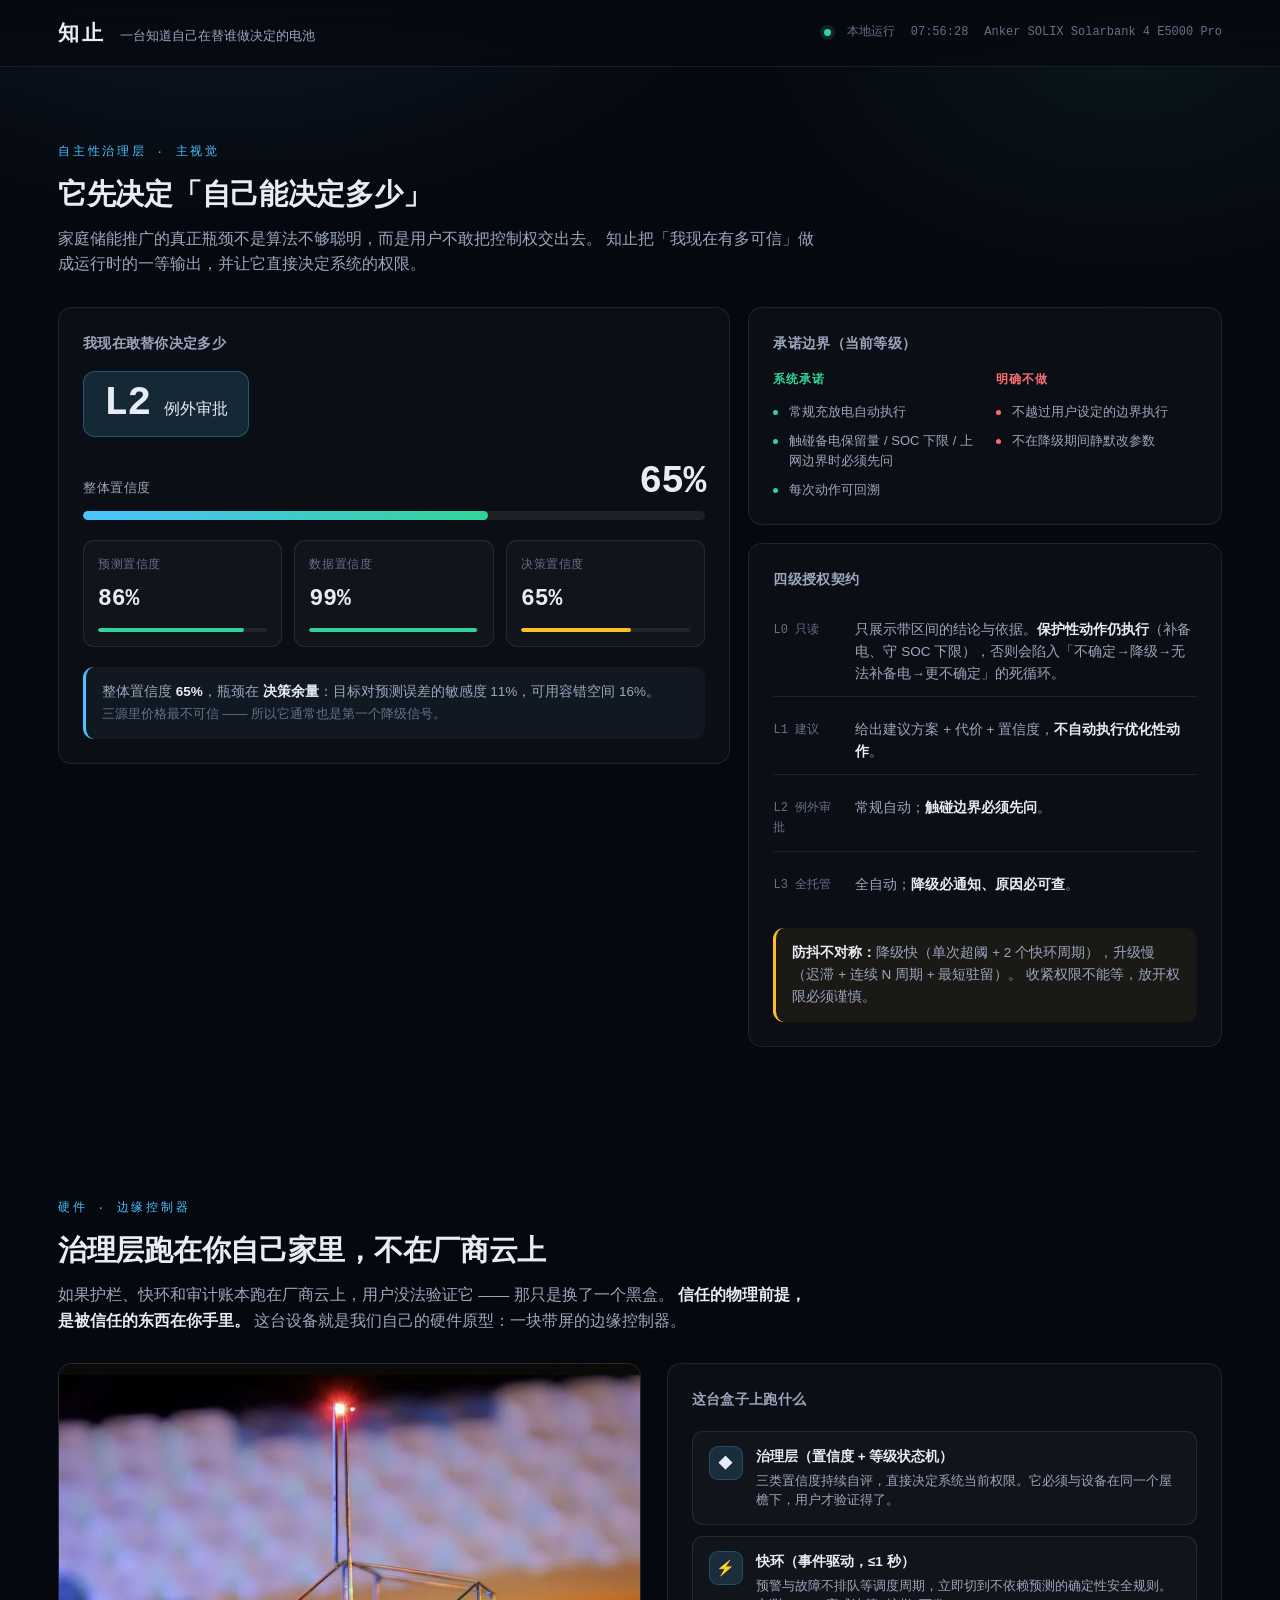
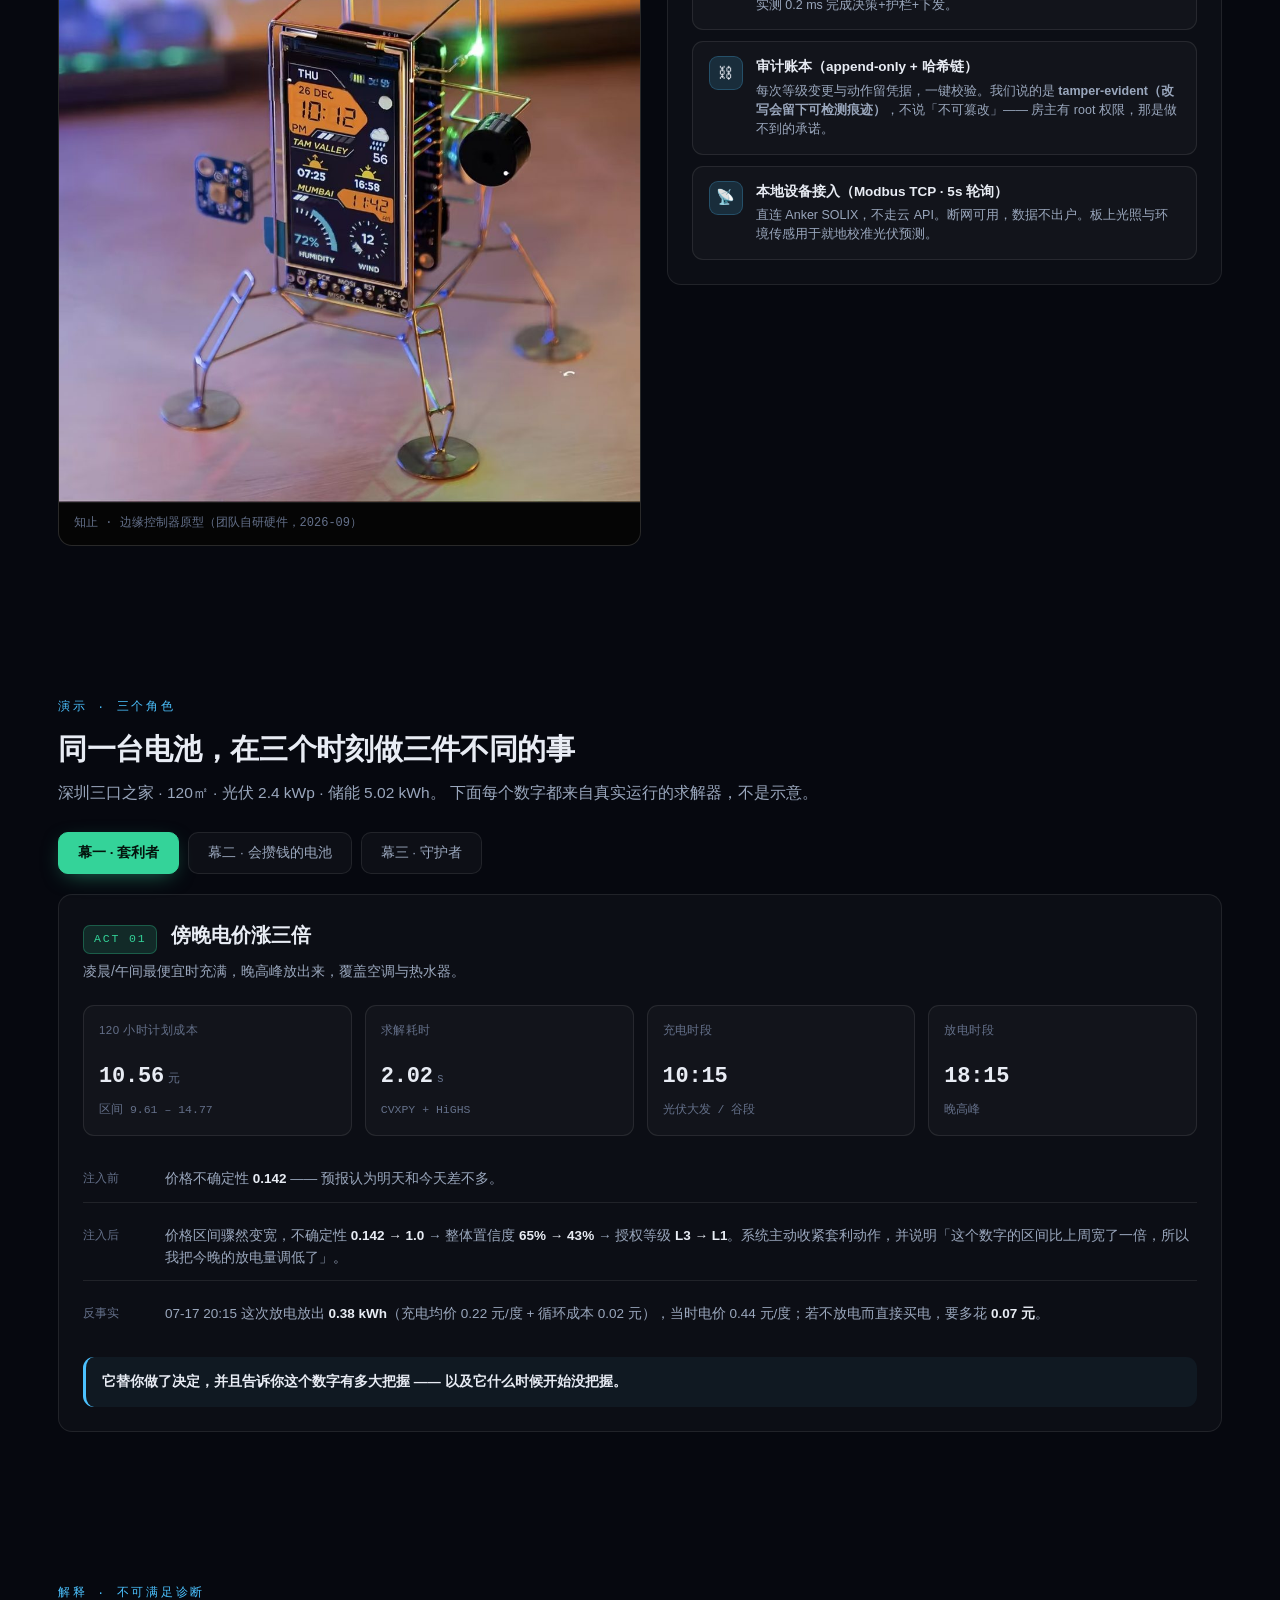
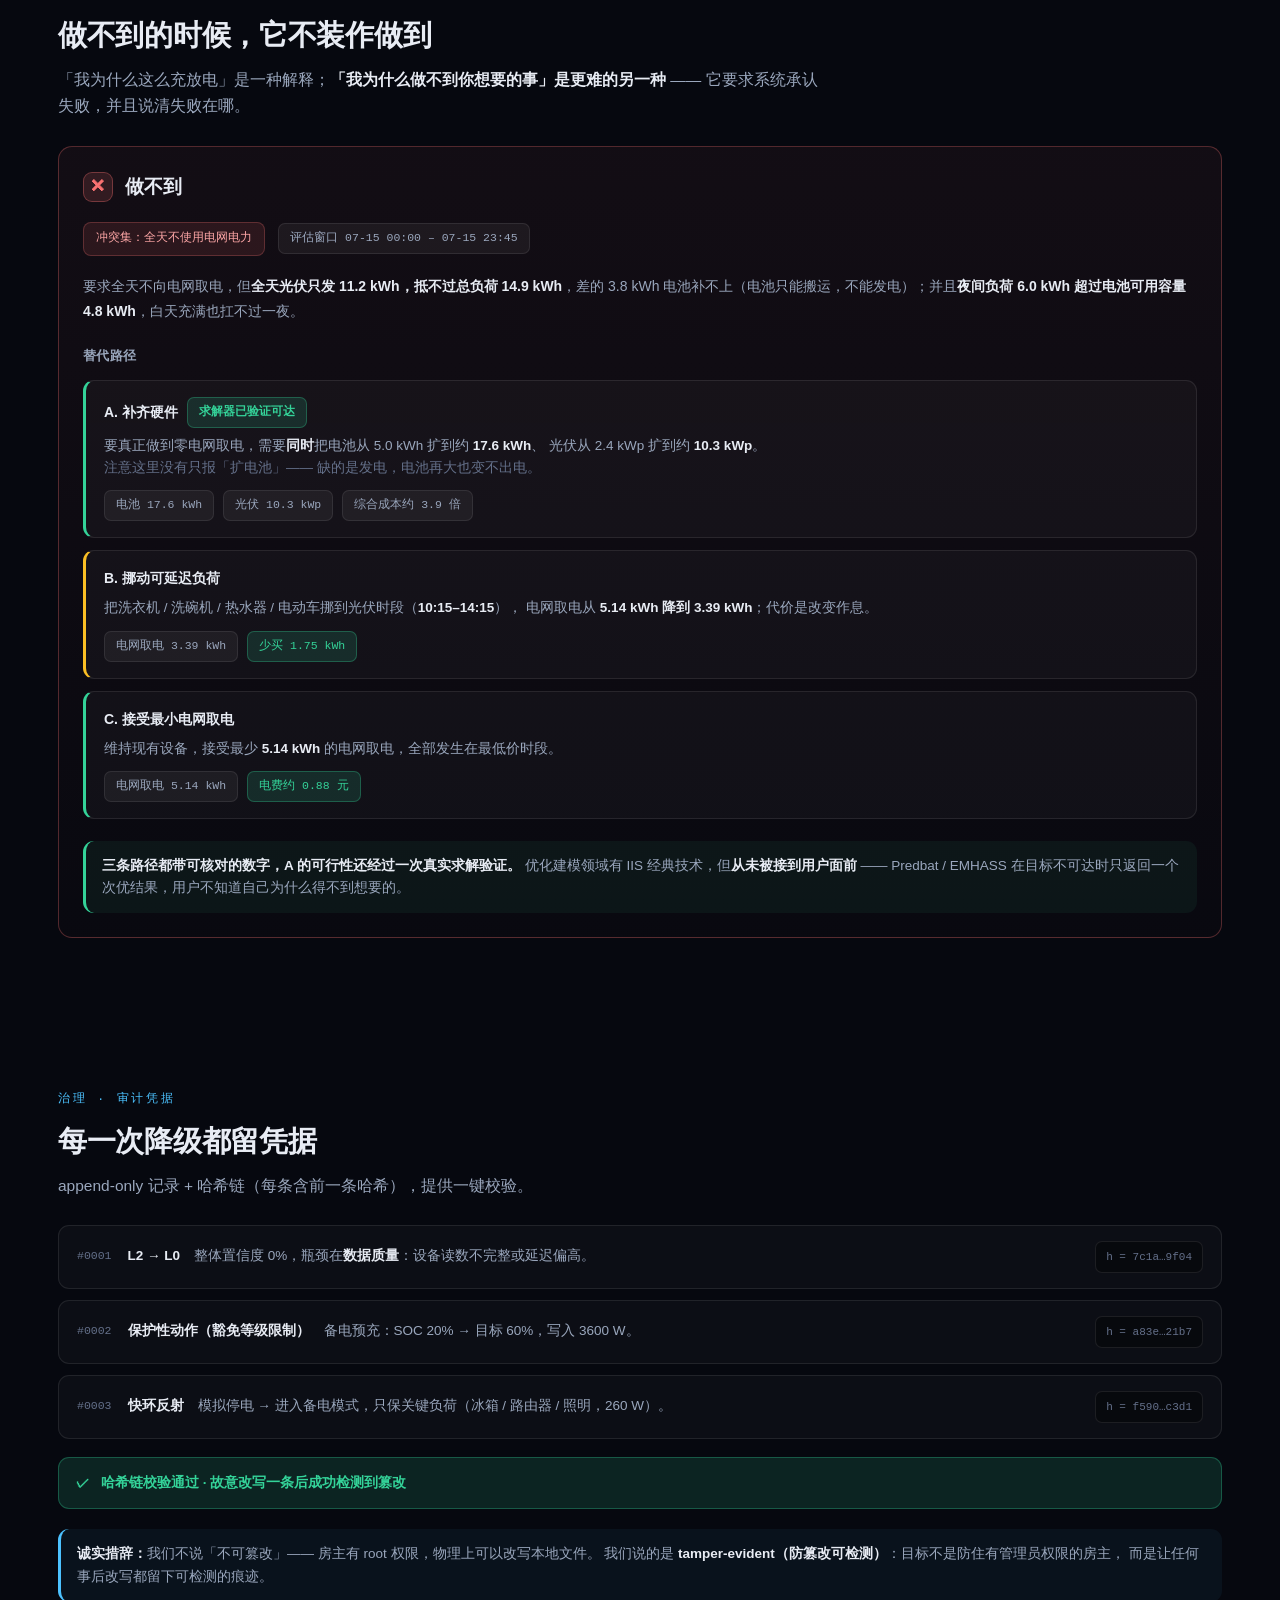
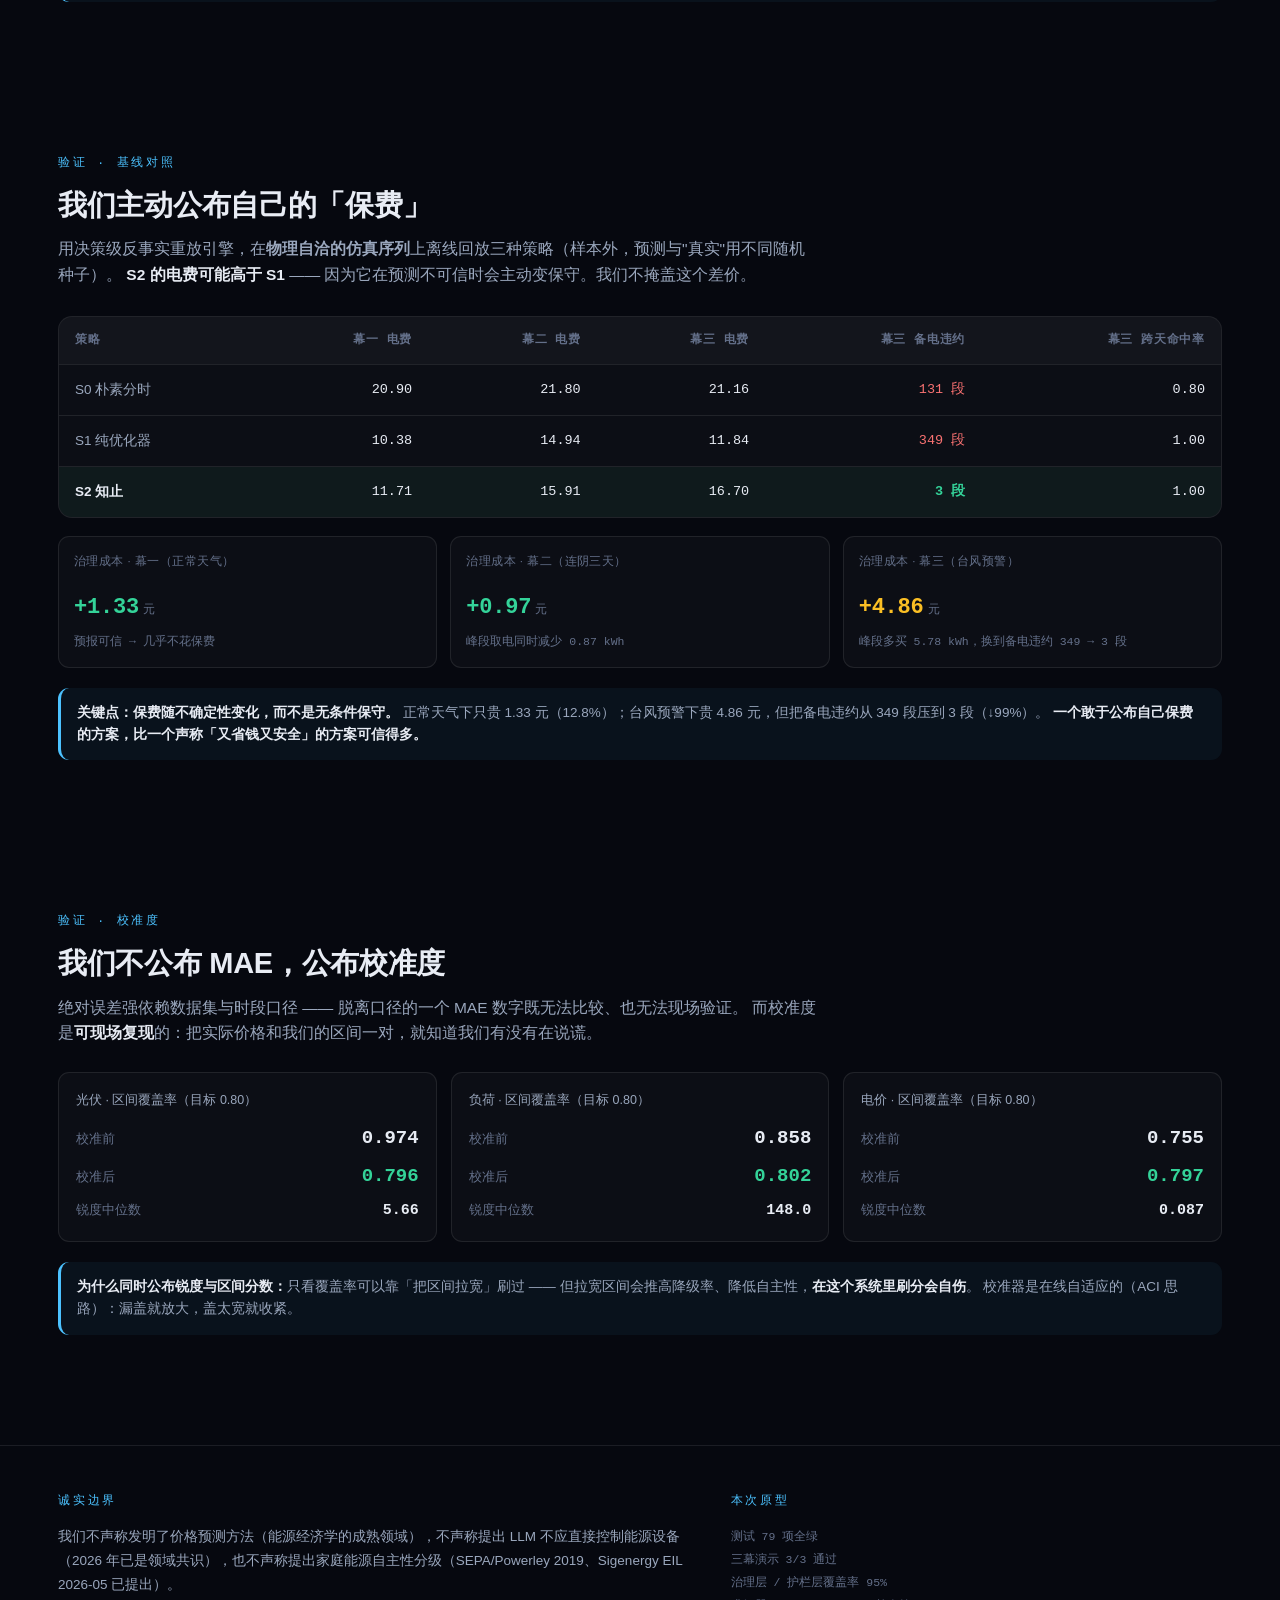
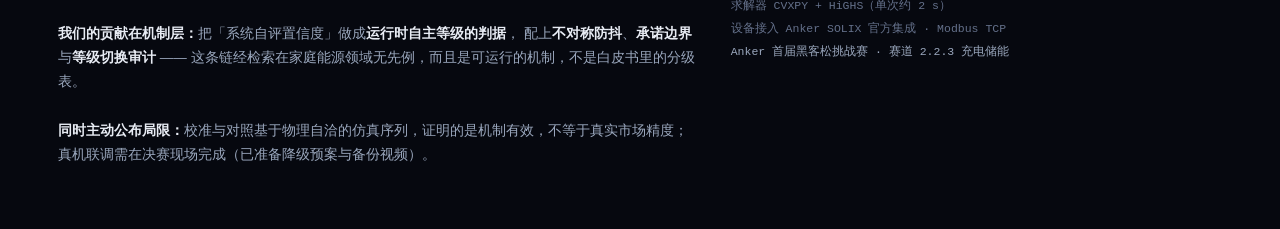
==== commit 0a5f83dc: "perf: 压缩硬件照片（660KB→109KB），原型体积 922KB→187KB" ====
--- a/prototype/index.html
+++ b/prototype/index.html
@@ -402,7 +402,7 @@
 
   <div class="hw" style="margin-top:30px">
     <figure class="hw-shot">
-      <img src="[data-uri]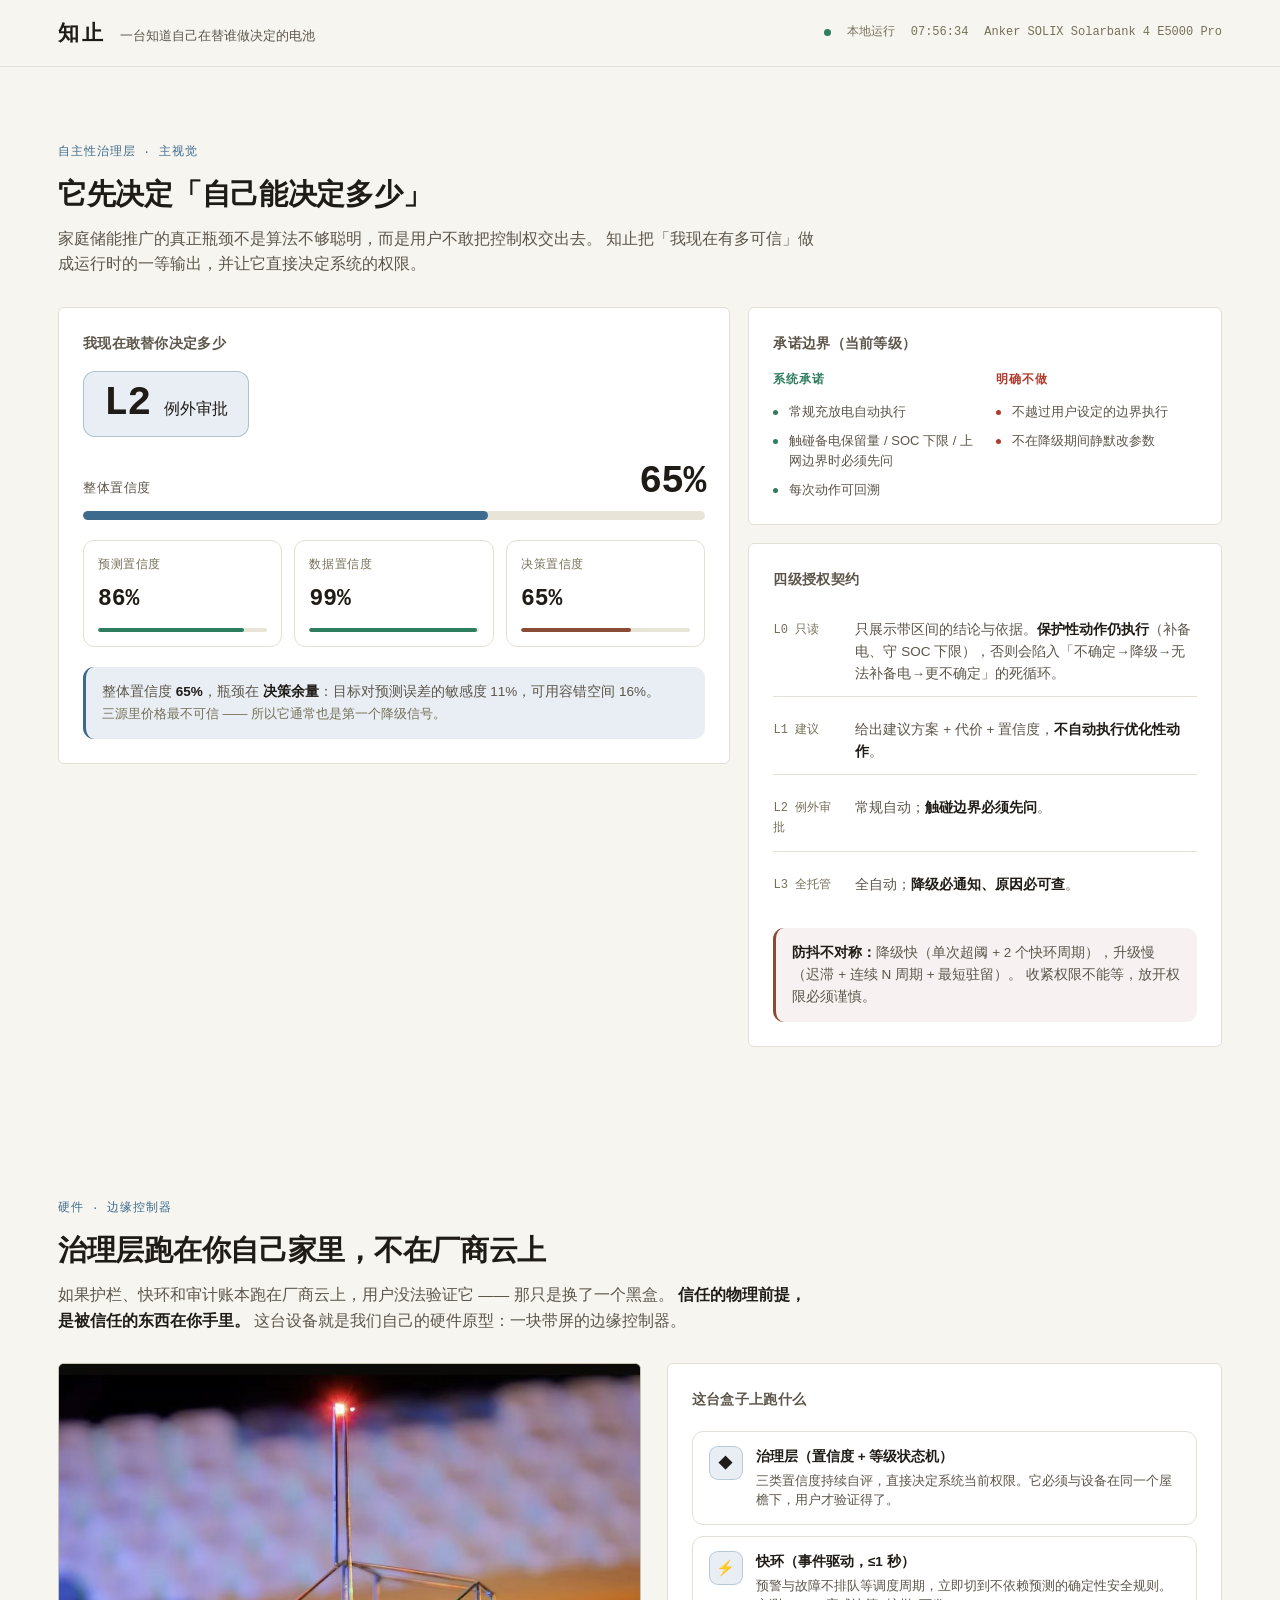
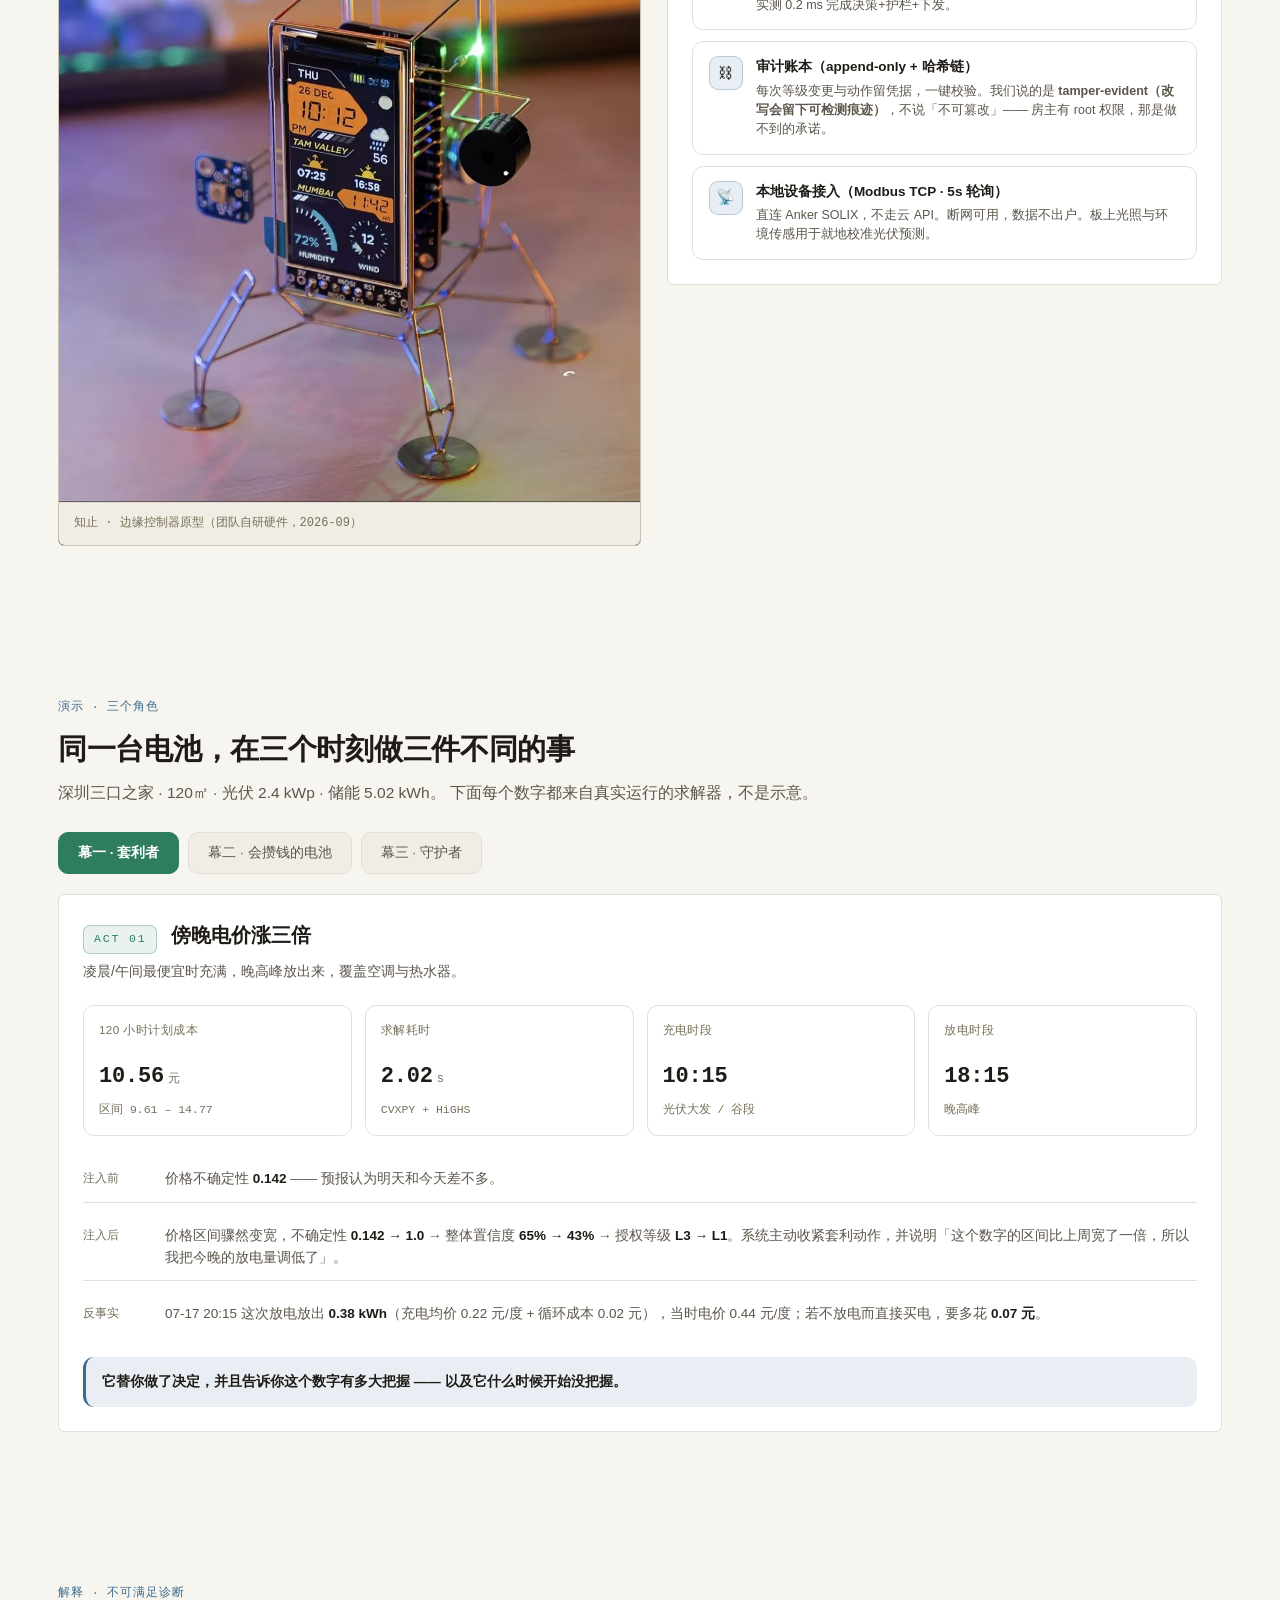
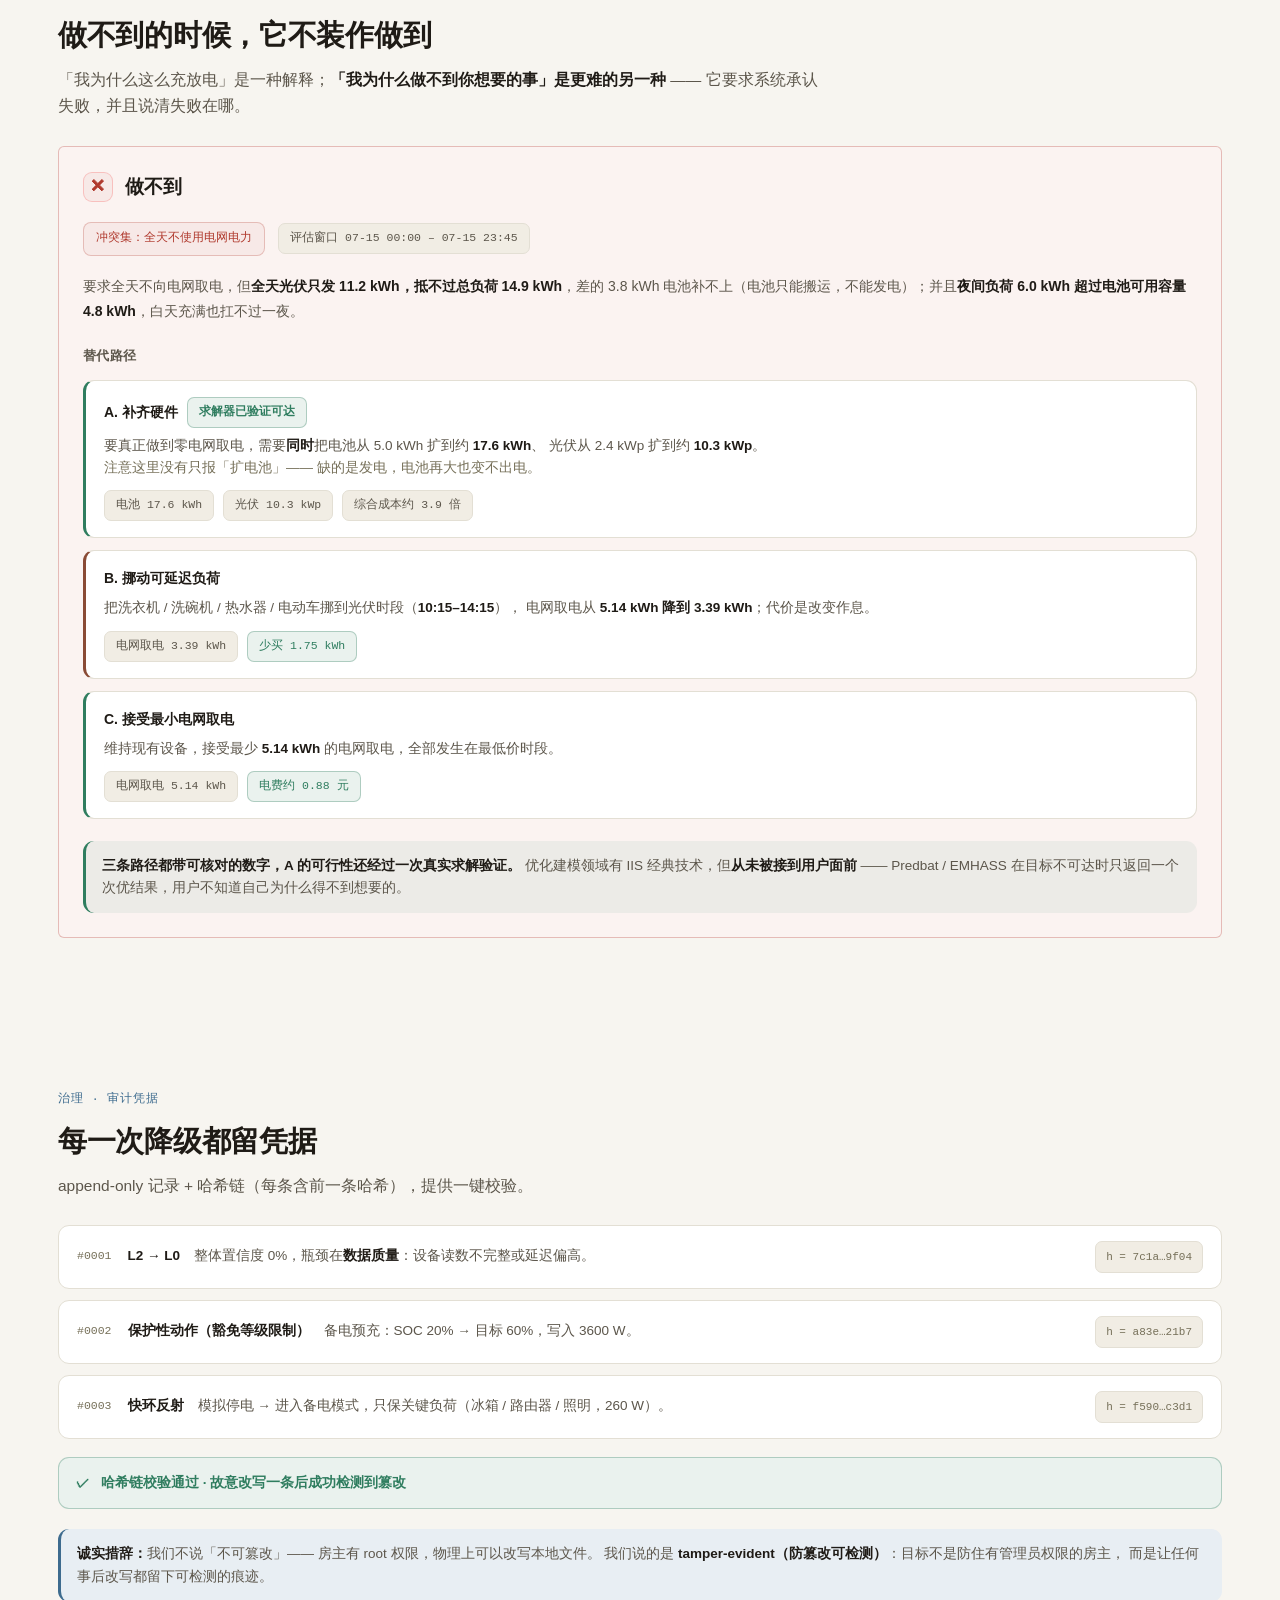
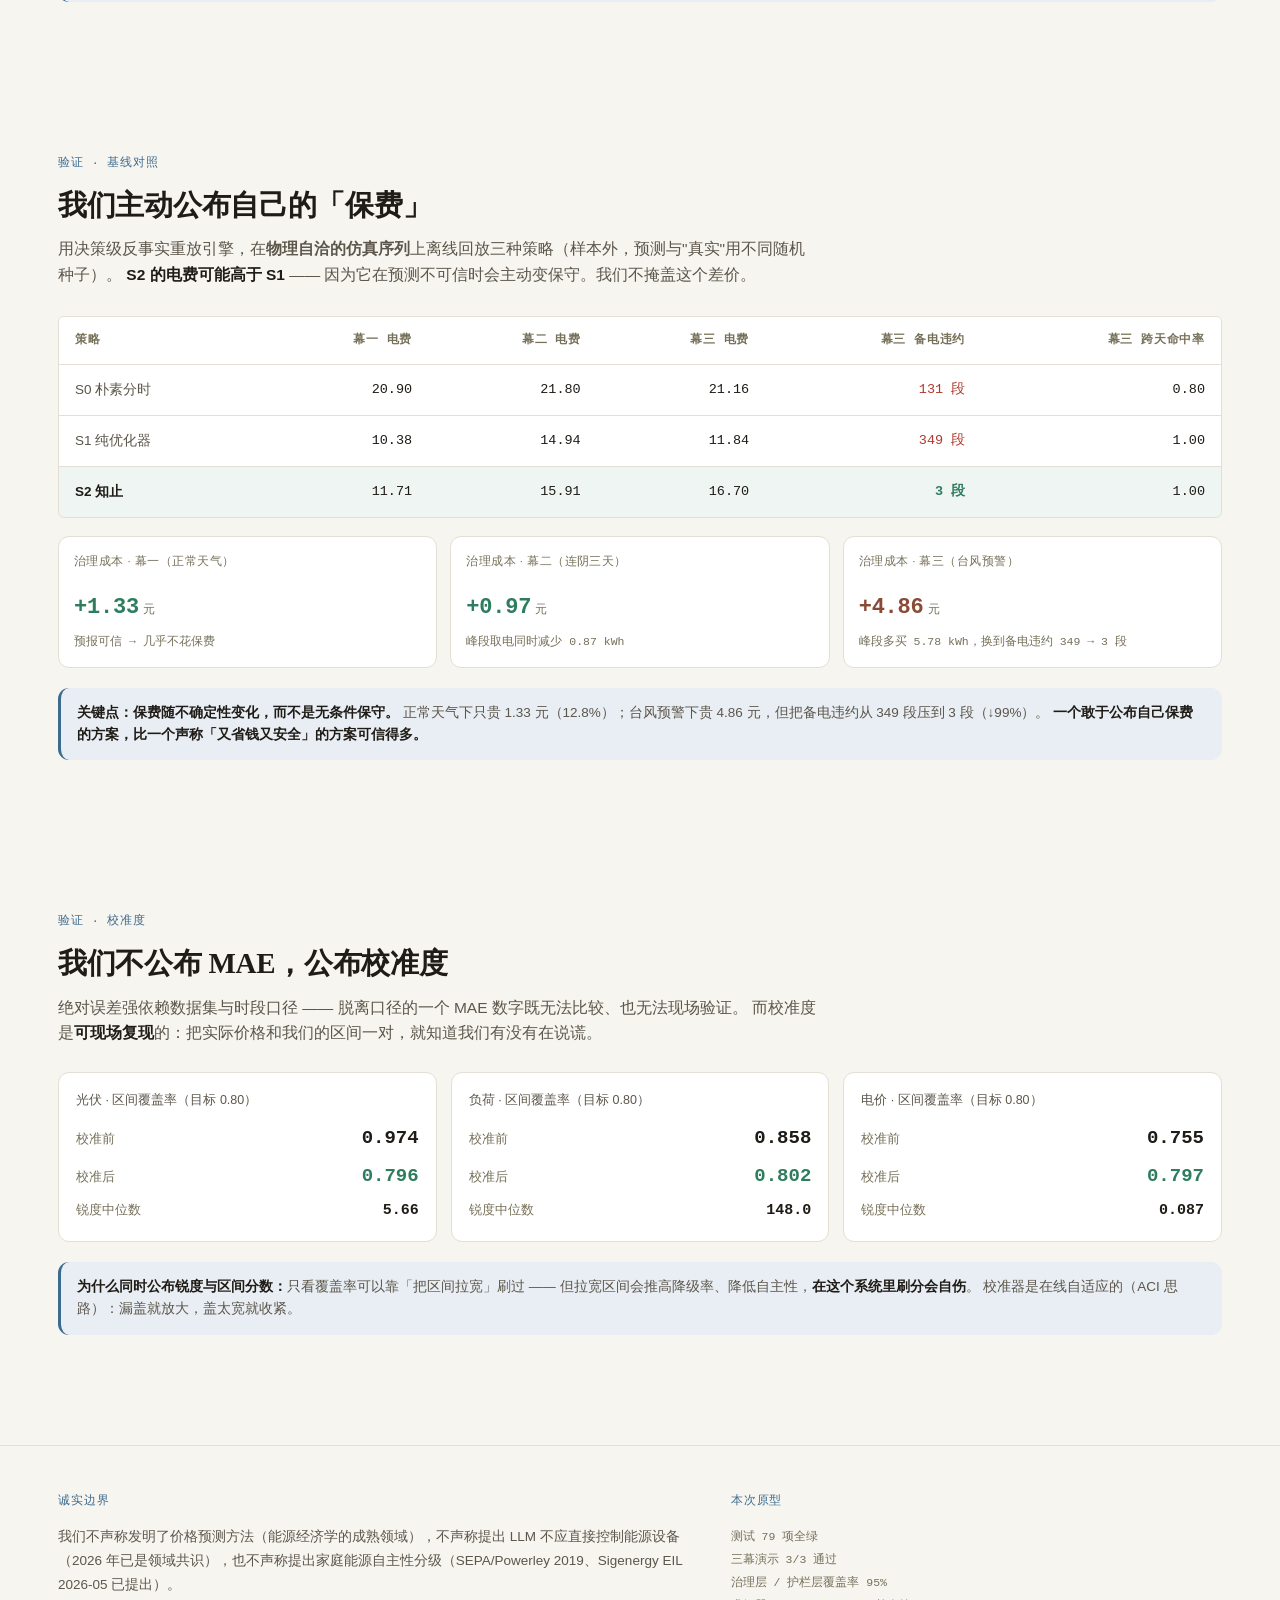
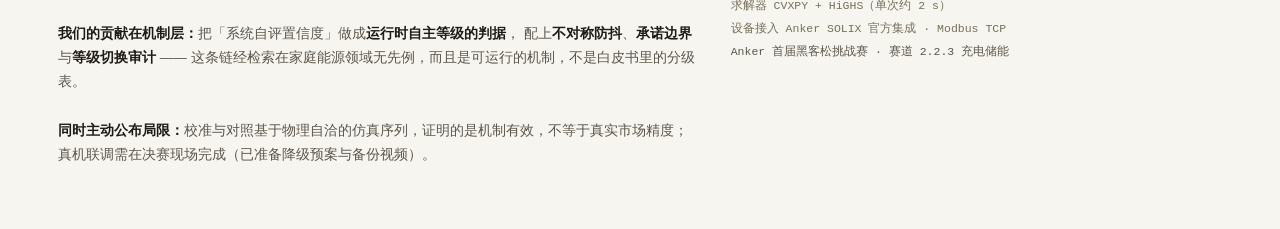
==== commit 49d872d3: "redesign: 纸墨编辑风改版 —— 落地页按评委动线重排，原型令牌化换肤 - 落地页：痛点/硬件实物/演示入口三件事进首屏，深色科技风全部移除 - 原型：CSS 令牌映射为纸墨色系（白底墨字+墨" ====
--- a/prototype/index.html
+++ b/prototype/index.html
@@ -1,5 +1,5 @@
 <!DOCTYPE html>
-<html lang="zh-CN">
+<html lang="zh-CN"><script>document.documentElement.classList.add('js')</script>
 <head>
 <meta charset="UTF-8">
 <meta name="viewport" content="width=device-width, initial-scale=1.0">
@@ -11,25 +11,26 @@
    ===================================================================== */
 
 :root{
-  --bg:#06080f;
-  --bg-2:#0a0e18;
-  --surface:rgba(255,255,255,.028);
-  --surface-2:rgba(255,255,255,.05);
-  --line:rgba(255,255,255,.085);
-  --line-strong:rgba(255,255,255,.16);
-  --ink:#e8ecf4;
-  --ink-2:#9aa7bd;
-  --ink-3:#64708a;
-  --safe:#34d399;
-  --safe-dim:rgba(52,211,153,.14);
-  --sky:#4cc2ff;
-  --sky-dim:rgba(76,194,255,.14);
-  --warn:#fbbf24;
-  --warn-dim:rgba(251,191,36,.14);
-  --danger:#f87171;
-  --danger-dim:rgba(248,113,113,.14);
-  --violet:#a78bfa;
-  --radius:14px;
+  --bg:#F7F5F0;
+  --bg-2:#FFFFFF;
+  --surface:#FFFFFF;
+  --surface-2:#F1EDE4;
+  --line:#E3DFD4;
+  --line-strong:#C9C3B4;
+  --ink:#1F1B16;
+  --ink-2:#5C564B;
+  --ink-3:#767059;
+  --safe:#2F7D5F;
+  --safe-dim:#EAF2EE;
+  --sky:#3D6B8E;
+  --sky-dim:#E8EEF3;
+  --warn:#8A4B36;
+  --warn-dim:#F4EAE5;
+  --danger:#B03A2E;
+  --danger-dim:#F7E9E7;
+  --violet:#5E548E;
+  --radius:6px;
+  --serif:"Noto Serif SC","Source Han Serif SC","STSong","SimSun",serif;
   --mono:ui-monospace,"SF Mono","Cascadia Mono","JetBrains Mono",Consolas,"Liberation Mono",monospace;
   --sans:-apple-system,BlinkMacSystemFont,"Segoe UI","PingFang SC","Hiragino Sans GB","Microsoft YaHei",sans-serif;
 }
@@ -47,18 +48,14 @@
 }
 /* 极轻的顶光，给深色面板一点纵深 */
 body::before{
-  content:"";position:fixed;inset:0;pointer-events:none;z-index:0;
-  background:
-    radial-gradient(900px 500px at 18% -8%,rgba(76,194,255,.10),transparent 62%),
-    radial-gradient(700px 460px at 88% 4%,rgba(52,211,153,.075),transparent 60%);
+  content:none;
 }
 .wrap{position:relative;z-index:1;max-width:1220px;margin:0 auto;padding:0 28px}
 
 /* ---------------------------------------------------------------- 顶栏 */
 header{
   position:sticky;top:0;z-index:50;
-  backdrop-filter:blur(16px);-webkit-backdrop-filter:blur(16px);
-  background:linear-gradient(180deg,rgba(6,8,15,.92),rgba(6,8,15,.72));
+  background:rgba(247,245,240,.96);
   border-bottom:1px solid var(--line);
 }
 .bar{display:flex;align-items:center;justify-content:space-between;gap:20px;height:66px}
@@ -66,16 +63,16 @@
 .brand h1{font-size:21px;letter-spacing:.16em;font-weight:600}
 .brand .tag{font-size:12.5px;color:var(--ink-2);white-space:nowrap;overflow:hidden;text-overflow:ellipsis}
 .meta{display:flex;align-items:center;gap:16px;font-size:12px;color:var(--ink-3);font-family:var(--mono);white-space:nowrap}
-.dot{width:7px;height:7px;border-radius:50%;background:var(--safe);box-shadow:0 0 0 4px rgba(52,211,153,.14);animation:pulse 2.6s ease-in-out infinite}
+.dot{width:7px;height:7px;border-radius:50%;background:var(--safe);animation:pulse 2.6s ease-in-out infinite}
 @keyframes pulse{0%,100%{opacity:1}50%{opacity:.45}}
 
 /* ---------------------------------------------------------------- 通用 */
 section{padding:76px 0;scroll-margin-top:78px}
 .eyebrow{
-  font-size:11.5px;letter-spacing:.24em;text-transform:uppercase;
+  font-size:11.5px;letter-spacing:.08em;text-transform:uppercase;
   color:var(--sky);font-family:var(--mono);margin-bottom:14px;
 }
-h2{font-size:29px;font-weight:600;letter-spacing:-.01em;margin-bottom:12px;line-height:1.3}
+h2{font-family:var(--serif);font-size:29px;font-weight:600;letter-spacing:-.01em;margin-bottom:12px;line-height:1.3}
 .lede{color:var(--ink-2);max-width:760px;font-size:15.5px}
 .card{
   background:var(--surface);border:1px solid var(--line);
@@ -91,7 +88,7 @@
 .rule{height:1px;background:var(--line);margin:34px 0}
 
 /* 滚动显现 */
-.reveal{opacity:0;transform:translateY(16px);transition:opacity .7s cubic-bezier(.2,.7,.3,1),transform .7s cubic-bezier(.2,.7,.3,1)}
+.js .reveal{opacity:0;transform:translateY(16px);transition:opacity .7s cubic-bezier(.2,.7,.3,1),transform .7s cubic-bezier(.2,.7,.3,1)}
 .reveal.in{opacity:1;transform:none}
 
 /* ---------------------------------------------------------- 授权等级 hero */
@@ -99,23 +96,23 @@
 .level-badge{
   display:inline-flex;align-items:baseline;gap:14px;
   padding:12px 20px;border-radius:12px;
-  background:var(--sky-dim);border:1px solid rgba(76,194,255,.3);
+  background:var(--sky-dim);border:1px solid rgba(61,107,142,.34);
 }
 .level-badge .n{font-size:40px;font-weight:700;letter-spacing:-.02em;line-height:1;font-family:var(--mono)}
 .level-badge .t{font-size:16px;color:var(--ink)}
 .conf-head{display:flex;align-items:baseline;justify-content:space-between;margin:26px 0 10px}
 .conf-head .k{font-size:12.5px;color:var(--ink-2);letter-spacing:.04em}
 .conf-head .v{font-size:38px;font-weight:700;font-family:var(--mono);letter-spacing:-.02em;line-height:1}
-.track{height:9px;border-radius:99px;background:rgba(255,255,255,.07);overflow:hidden;position:relative}
+.track{height:9px;border-radius:99px;background:#E9E4D8;overflow:hidden;position:relative}
 .track > i{display:block;height:100%;border-radius:99px;width:0;transition:width 1.25s cubic-bezier(.2,.8,.25,1)}
 .parts{display:grid;grid-template-columns:repeat(3,1fr);gap:12px;margin-top:20px}
-.part{background:rgba(255,255,255,.028);border:1px solid var(--line);border-radius:11px;padding:14px}
+.part{background:#FFFFFF;border:1px solid var(--line);border-radius:11px;padding:14px}
 .part .k{font-size:11.5px;color:var(--ink-3);letter-spacing:.05em;margin-bottom:7px}
 .part .v{font-size:23px;font-weight:700;font-family:var(--mono);margin-bottom:9px}
 .part .track{height:4px}
 .note{
   margin-top:20px;padding:14px 16px;border-radius:11px;font-size:13.5px;color:var(--ink-2);
-  background:rgba(76,194,255,.055);border-left:3px solid var(--sky);
+  background:#E8EEF3;border-left:3px solid var(--sky);
 }
 .note b{color:var(--ink);font-weight:600}
 
@@ -136,16 +133,16 @@
 .hw-shot img{display:block;width:100%;height:auto}
 .hw-shot figcaption{
   padding:11px 15px;font-size:12px;color:var(--ink-3);font-family:var(--mono);
-  border-top:1px solid var(--line);background:rgba(255,255,255,.02);
+  border-top:1px solid var(--line);background:#F1EDE4;
 }
 .hw-list{display:grid;gap:11px;margin-top:20px}
 .hw-item{
   display:flex;gap:13px;padding:14px 16px;border-radius:11px;
-  background:rgba(255,255,255,.028);border:1px solid var(--line);
+  background:#FFFFFF;border:1px solid var(--line);
 }
 .hw-item .ico{
   flex:0 0 34px;height:34px;border-radius:9px;display:grid;place-items:center;
-  font-size:15px;background:var(--sky-dim);border:1px solid rgba(76,194,255,.24);
+  font-size:15px;background:var(--sky-dim);border:1px solid rgba(61,107,142,.28);
 }
 .hw-item .body{min-width:0}
 .hw-item .t{font-size:13.5px;font-weight:600;margin-bottom:3px}
@@ -156,27 +153,27 @@
 .tab{
   appearance:none;cursor:pointer;font-family:inherit;font-size:13.5px;
   padding:11px 19px;border-radius:10px;color:var(--ink-2);
-  background:rgba(255,255,255,.032);border:1px solid var(--line);
+  background:#F1EDE4;border:1px solid var(--line);
   transition:.22s ease;
 }
-.tab:hover{color:var(--ink);border-color:var(--line-strong);background:rgba(255,255,255,.06)}
+.tab:hover{color:var(--ink);border-color:var(--line-strong);background:#E9E4D8}
 .tab[aria-selected="true"]{
-  color:#04140d;background:var(--safe);border-color:var(--safe);font-weight:650;
-  box-shadow:0 6px 22px -8px rgba(52,211,153,.6);
+  color:#FFFFFF;background:var(--safe);border-color:var(--safe);font-weight:650;
 }
 .act{display:none}
 .act.on{display:block;animation:fade .45s ease}
 @keyframes fade{from{opacity:0;transform:translateY(9px)}to{opacity:1;transform:none}}
+@media (prefers-reduced-motion: reduce){*{animation:none!important;transition:none!important;scroll-behavior:auto!important}.js .reveal{opacity:1;transform:none}}
 .act-head{display:flex;align-items:baseline;gap:14px;flex-wrap:wrap;margin-bottom:6px}
 .act-head .no{
   font-family:var(--mono);font-size:11.5px;letter-spacing:.16em;color:var(--safe);
-  border:1px solid rgba(52,211,153,.3);background:var(--safe-dim);
+  border:1px solid rgba(47,125,95,.32);background:var(--safe-dim);
   padding:4px 10px;border-radius:7px;
 }
 .act-head .nm{font-size:20px;font-weight:600}
 .act-sub{color:var(--ink-2);font-size:14px;margin-bottom:22px}
 .metrics{display:grid;grid-template-columns:repeat(4,1fr);gap:13px;margin-bottom:20px}
-.metric{background:rgba(255,255,255,.028);border:1px solid var(--line);border-radius:11px;padding:15px}
+.metric{background:#FFFFFF;border:1px solid var(--line);border-radius:11px;padding:15px}
 .metric .k{font-size:11.5px;color:var(--ink-3);letter-spacing:.04em;margin-bottom:8px;min-height:30px}
 .metric .v{font-size:22px;font-weight:700;font-family:var(--mono);letter-spacing:-.01em}
 .metric .v small{font-size:12px;font-weight:500;color:var(--ink-3);margin-left:4px}
@@ -189,7 +186,7 @@
 .tl .b b{color:var(--ink);font-weight:600}
 
 /* ---------------------------------------------------------------- 诊断 */
-.diag{border:1px solid rgba(248,113,113,.3);background:linear-gradient(180deg,rgba(248,113,113,.055),rgba(248,113,113,.015))}
+.diag{border:1px solid rgba(176,58,46,.3);background:#FBF3F1}
 .diag-title{display:flex;align-items:center;gap:12px;font-size:19px;font-weight:650;margin-bottom:8px}
 .diag-x{
   width:30px;height:30px;border-radius:9px;display:grid;place-items:center;
@@ -197,17 +194,17 @@
 }
 .chip{
   display:inline-block;font-family:var(--mono);font-size:12px;padding:6px 12px;border-radius:8px;
-  background:rgba(248,113,113,.11);border:1px solid rgba(248,113,113,.26);color:#fca5a5;margin:12px 0;
+  background:#F7E9E7;border:1px solid rgba(176,58,46,.26);color:var(--danger);margin:12px 0;
 }
 .window-chip{
   display:inline-block;font-family:var(--mono);font-size:11.5px;padding:5px 11px;border-radius:7px;
-  background:rgba(255,255,255,.05);border:1px solid var(--line);color:var(--ink-2);margin-left:9px;
+  background:#F1EDE4;border:1px solid var(--line);color:var(--ink-2);margin-left:9px;
 }
 .why{font-size:14px;color:var(--ink-2);line-height:1.75;margin:6px 0 22px}
 .why b{color:var(--ink);font-weight:600}
 .alts{display:grid;gap:12px}
 .alt{
-  padding:16px 18px;border-radius:11px;background:rgba(255,255,255,.03);
+  padding:16px 18px;border-radius:11px;background:#FFFFFF;
   border:1px solid var(--line);border-left:3px solid var(--ink-3);
 }
 .alt.ok{border-left-color:var(--safe)}
@@ -218,16 +215,16 @@
 .alt .cost{margin-top:11px;display:flex;gap:9px;flex-wrap:wrap}
 .pill{
   font-family:var(--mono);font-size:11.5px;padding:5px 11px;border-radius:7px;
-  background:rgba(255,255,255,.05);border:1px solid var(--line);color:var(--ink-2);
-}
-.badge-ok{background:var(--safe-dim);border-color:rgba(52,211,153,.3);color:var(--safe)}
-.badge-warn{background:var(--warn-dim);border-color:rgba(251,191,36,.3);color:var(--warn)}
+  background:#F1EDE4;border:1px solid var(--line);color:var(--ink-2);
+}
+.badge-ok{background:var(--safe-dim);border-color:rgba(47,125,95,.32);color:var(--safe)}
+.badge-warn{background:var(--warn-dim);border-color:rgba(138,75,54,.34);color:var(--warn)}
 
 /* ---------------------------------------------------------------- 审计 */
 .chain{display:grid;gap:0}
 .link{
   display:grid;grid-template-columns:auto 1fr auto;gap:16px;align-items:center;
-  padding:15px 18px;border:1px solid var(--line);border-radius:11px;background:rgba(255,255,255,.028);
+  padding:15px 18px;border:1px solid var(--line);border-radius:11px;background:#FFFFFF;
 }
 .link + .link{margin-top:11px}
 .link .idx{font-family:var(--mono);font-size:11.5px;color:var(--ink-3)}
@@ -235,11 +232,11 @@
 .link .txt b{color:var(--ink);font-weight:600}
 .hash{
   font-family:var(--mono);font-size:11px;color:var(--ink-3);
-  background:rgba(0,0,0,.35);border:1px solid var(--line);border-radius:7px;padding:6px 10px;white-space:nowrap;
+  background:#F1EDE4;border:1px solid var(--line);border-radius:7px;padding:6px 10px;white-space:nowrap;
 }
 .verify-ok{
   display:flex;align-items:center;gap:11px;margin-top:18px;padding:14px 17px;border-radius:11px;
-  background:var(--safe-dim);border:1px solid rgba(52,211,153,.3);color:var(--safe);font-size:13.5px;font-weight:600;
+  background:var(--safe-dim);border:1px solid rgba(47,125,95,.32);color:var(--safe);font-size:13.5px;font-weight:600;
 }
 
 /* ---------------------------------------------------------------- 对照表 */
@@ -249,19 +246,19 @@
 th:first-child,td:first-child{text-align:left}
 thead th{
   font-size:11.5px;letter-spacing:.07em;color:var(--ink-3);font-weight:600;
-  background:rgba(255,255,255,.028);text-transform:uppercase;font-family:var(--mono);
+  background:#FFFFFF;text-transform:uppercase;font-family:var(--mono);
 }
 tbody tr:last-child td{border-bottom:0}
 tbody td{font-family:var(--mono);font-variant-numeric:tabular-nums}
 tbody td:first-child{font-family:var(--sans);color:var(--ink-2)}
-tr.s2 td{background:rgba(52,211,153,.055)}
+tr.s2 td{background:rgba(47,125,95,.075)}
 tr.s2 td:first-child{color:var(--ink);font-weight:650}
 .cell-bad{color:var(--danger)}
 .cell-good{color:var(--safe);font-weight:650}
 
 /* ---------------------------------------------------------------- 校准 */
 .calib{display:grid;grid-template-columns:repeat(3,1fr);gap:14px}
-.cal{background:rgba(255,255,255,.028);border:1px solid var(--line);border-radius:11px;padding:17px}
+.cal{background:#FFFFFF;border:1px solid var(--line);border-radius:11px;padding:17px}
 .cal .k{font-size:12.5px;color:var(--ink-2);margin-bottom:12px}
 .cal .row{display:flex;align-items:baseline;justify-content:space-between;font-family:var(--mono);font-size:12.5px;color:var(--ink-3);margin-top:7px}
 .cal .row b{font-size:19px;color:var(--ink);font-weight:700}
@@ -324,7 +321,7 @@
         <span class="k">整体置信度</span>
         <span class="v" id="conf-total">0%</span>
       </div>
-      <div class="track"><i id="bar-total" style="background:linear-gradient(90deg,#4cc2ff,#34d399)"></i></div>
+      <div class="track"><i id="bar-total" style="background:#3D6B8E"></i></div>
 
       <div class="parts">
         <div class="part">
@@ -381,7 +378,7 @@
           <div class="tl"><span class="t">L2 例外审批</span><span class="b">常规自动；<b>触碰边界必须先问</b>。</span></div>
           <div class="tl"><span class="t">L3 全托管</span><span class="b">全自动；<b>降级必通知、原因必可查</b>。</span></div>
         </div>
-        <div class="note" style="background:rgba(251,191,36,.06);border-left-color:var(--warn)">
+        <div class="note" style="background:rgba(138,75,54,.07);border-left-color:var(--warn)">
           <b>防抖不对称：</b>降级快（单次超阈 + 2 个快环周期），升级慢（迟滞 + 连续 N 周期 + 最短驻留）。
           收紧权限不能等，放开权限必须谨慎。
         </div>
@@ -595,7 +592,7 @@
       </div>
     </div>
 
-    <div class="note" style="background:rgba(52,211,153,.06);border-left-color:var(--safe);margin-top:22px">
+    <div class="note" style="background:rgba(47,125,95,.07);border-left-color:var(--safe);margin-top:22px">
       <b>三条路径都带可核对的数字，A 的可行性还经过一次真实求解验证。</b>
       优化建模领域有 IIS 经典技术，但<b>从未被接到用户面前</b> —— Predbat / EMHASS 在目标不可达时只返回一个次优结果，用户不知道自己为什么得不到想要的。
     </div>
@@ -785,16 +782,37 @@
   tick(); setInterval(tick, 1000);
 })();
 
+/* ------------------------------------------------------------ 三幕深链（#act-1..3） */
+(function(){
+  var q = location.search.match(/[?&]act=a([123])/);
+  var m = q || location.hash.match(/^#act-([123])$/);
+  if(!m) return;
+  var btn = document.querySelector('.acts-tabs .tab[data-act="a' + m[1] + '"]');
+  if(btn) btn.click();
+  var sec = document.getElementById('acts');
+  if(sec && !q) setTimeout(function(){ sec.scrollIntoView(); }, 60);
+})();
+
 /* ------------------------------------------------------------ 滚动显现 */
 (function(){
   var io = new IntersectionObserver(function(entries){
     entries.forEach(function(e){ if(e.isIntersecting){ e.target.classList.add('in'); io.unobserve(e.target); } });
   }, { threshold: .12 });
   document.querySelectorAll('.reveal').forEach(function(el){ io.observe(el); });
+  setTimeout(function(){
+    document.querySelectorAll('.reveal:not(.in)').forEach(function(el){
+      el.style.transition = 'none';
+      el.classList.add('in');
+    });
+  }, 2500);
 })();
 
 /* -------------------------------------------------------- 数字与进度条 */
 function animateNumber(el, target, suffix){
+  if(window.matchMedia && matchMedia('(prefers-reduced-motion: reduce)').matches){
+    el.textContent = target + (suffix || '');
+    return;
+  }
   var start = null, dur = 1100;
   function step(ts){
     if(!start) start = ts;
@@ -815,15 +833,36 @@
     animateNumber(document.getElementById('v-fc'), 86, '%');
     animateNumber(document.getElementById('v-data'), 99, '%');
     animateNumber(document.getElementById('v-dec'), 65, '%');
-    setTimeout(function(){
+    if(window.matchMedia && matchMedia('(prefers-reduced-motion: reduce)').matches){
       document.getElementById('bar-total').style.width = '65%';
       document.querySelectorAll('.part .track > i').forEach(function(i){
         i.style.width = i.dataset.w + '%';
       });
-    }, 120);
+    } else {
+      setTimeout(function(){
+        document.getElementById('bar-total').style.width = '65%';
+        document.querySelectorAll('.part .track > i').forEach(function(i){
+          i.style.width = i.dataset.w + '%';
+        });
+      }, 120);
+    }
     io.disconnect();
   }, { threshold: .3 });
   io.observe(document.getElementById('hero'));
+  setTimeout(function(){
+    if(fired) return;
+    fired = true;
+    document.getElementById('conf-total').textContent = '65%';
+    document.getElementById('v-fc').textContent = '86%';
+    document.getElementById('v-data').textContent = '99%';
+    document.getElementById('v-dec').textContent = '65%';
+    document.getElementById('bar-total').style.transition = 'none';
+    document.getElementById('bar-total').style.width = '65%';
+    document.querySelectorAll('.part .track > i').forEach(function(i){
+      i.style.transition = 'none';
+      i.style.width = i.dataset.w + '%';
+    });
+  }, 2500);
 })();
 
 /* -------------------------------------------------------------- 三幕切换 */
@@ -835,6 +874,15 @@
     document.getElementById(btn.dataset.act).classList.add('on');
   });
 });
+
+/* 深链兜底：?act=aN / #act-N 在事件绑定完成后触发（供分享单幕与截图使用） */
+(function(){
+  var q = location.search.match(/[?&]act=a([123])/);
+  var m = q || location.hash.match(/^#act-([123])$/);
+  if(!m) return;
+  var btn = document.querySelector('.acts-tabs .tab[data-act="a' + m[1] + '"]');
+  if(btn) btn.click();
+})();
 </script>
 </body>
 </html>
